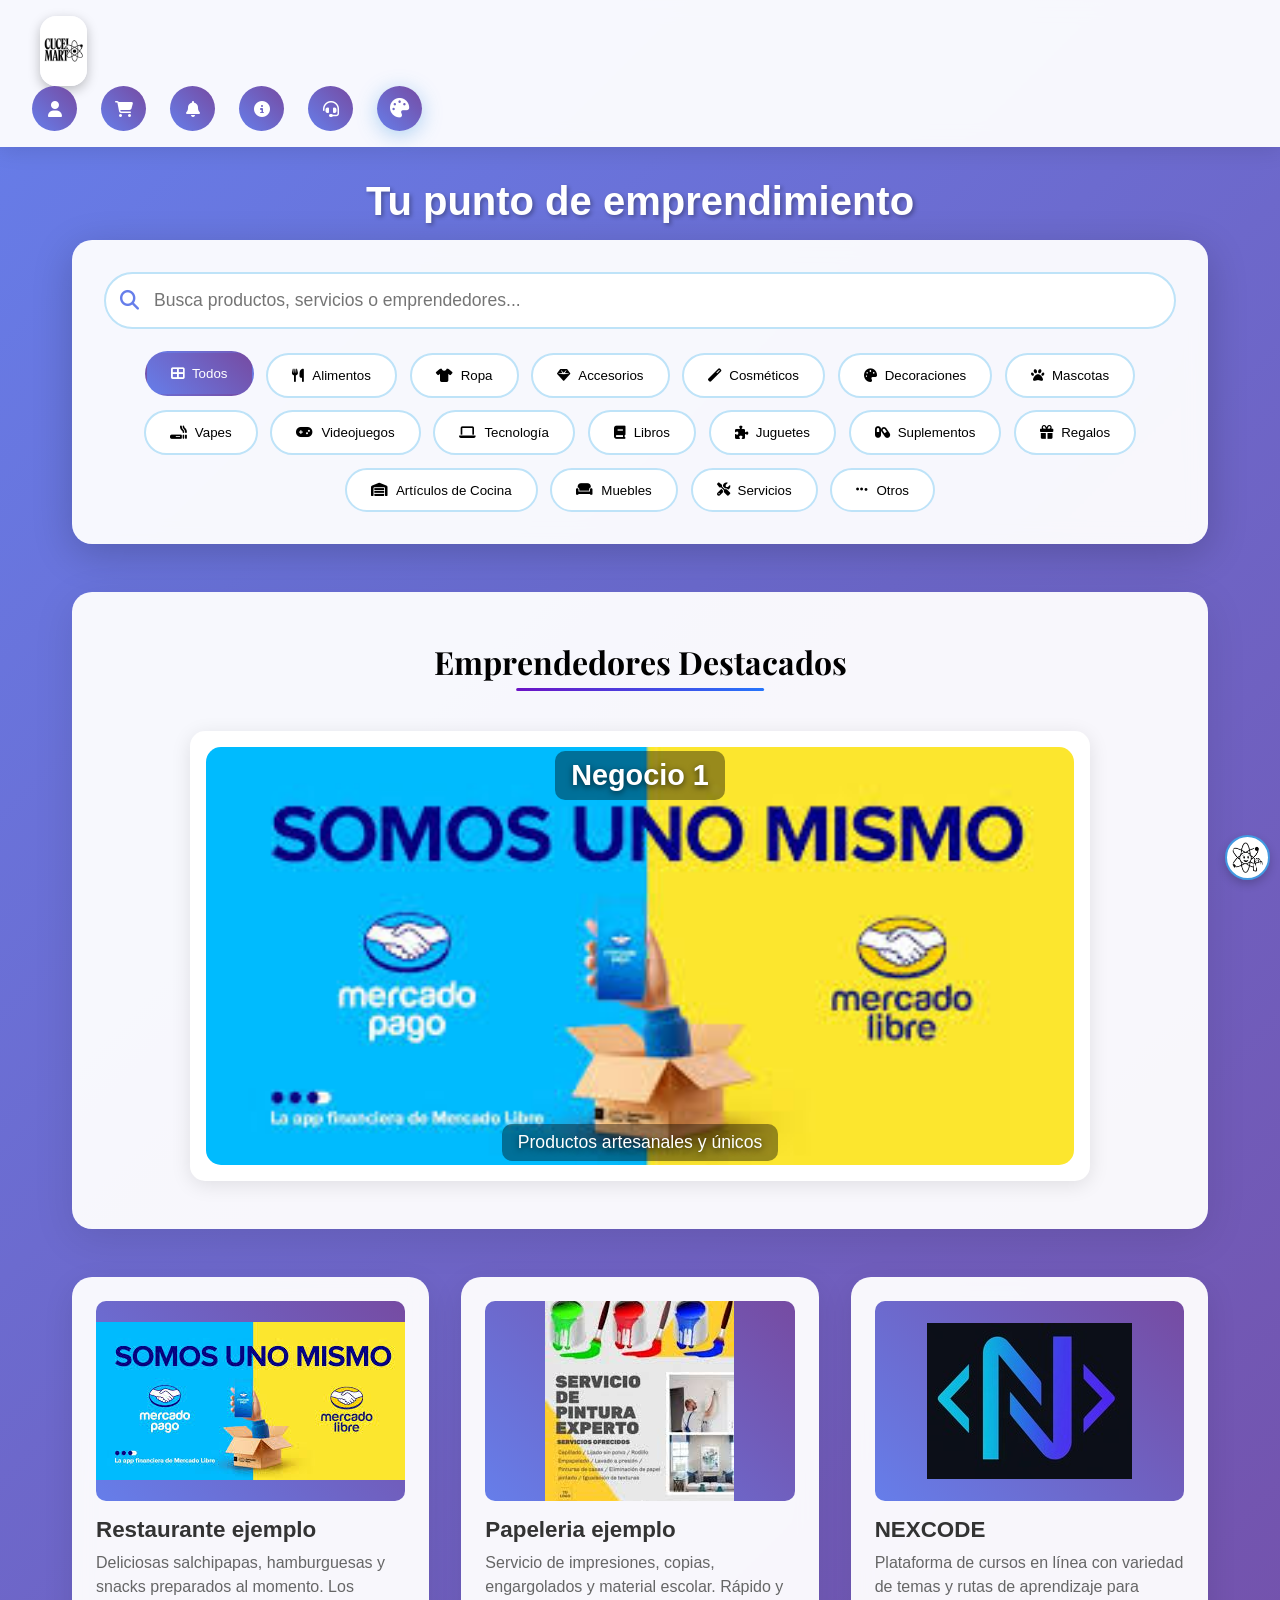
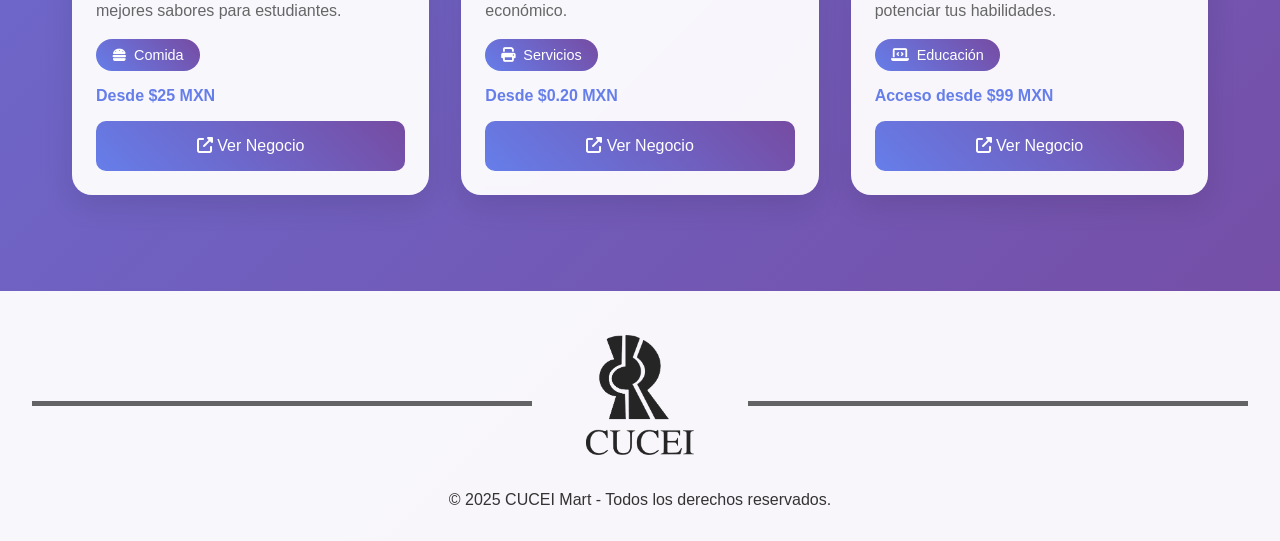
==== CUCEIMART.html @ 2dc07574 "first commit" ====
<!DOCTYPE html>
<html lang="es">
<head>
    <meta charset="UTF-8">
    <meta name="viewport" content="width=device-width, initial-scale=1.0">
    <title>CUCEI MART - Tu punto de emprendimiento</title>
    <link rel="stylesheet" href="Shop.css">
    <link rel="stylesheet" href="https://cdnjs.cloudflare.com/ajax/libs/font-awesome/6.4.0/css/all.min.css">
    <link rel="icon" href="img/CUCEIMART.jpg" type="image/jpeg">
    <link href="https://fonts.googleapis.com/css2?family=Playfair+Display:wght@700&display=swap" rel="stylesheet">
</head>
<body>
    <header class="header">
        <div class="header-content">
            <div class="logo">
                <img src="img/CUCEIMART.jpg" alt="Logo CuceiMart" class="logo-img">
            </div>
        </div>
        <nav class="nav-icons">
                <a href="IniciarSesion.html" class="nav-icon" title="Iniciar Sesión">
                    <i class="fas fa-user"></i>
                </a>
                <a href="#" class="nav-icon" title="Carrito de Compras">
                    <i class="fas fa-shopping-cart"></i>
                </a>
                <div class="nav-icon" onclick="toggleNotifications()" title="Notificaciones">
                    <i class="fas fa-bell"></i>
                </div>
                <a href="acercaDe.html" class="nav-icon" title="Acerca De">
                    <i class="fas fa-info-circle"></i>
                </a>
                <a href="soporte.html" class="nav-icon" title="Soporte Técnico">
                    <i class="fas fa-headset"></i>
                </a>
                <div class="nav-icon palette-trigger" onclick="togglePalette()" title="Cambiar Paleta de Colores">
                    <i class="fas fa-palette"></i>
                </div>
            </nav>
    </header>
    <button id="chat-btn" aria-label="Abrir chat de MART" title="Chat MART">
    <img src="CUCEIMARTLOGO.jpg" alt="Logo MART" />
    </button>
    <div id="chat-container" aria-hidden="true" role="dialog" aria-modal="true">
    <div id="chat-header">
        <img src="CUCEIMARTLOGO.jpg" alt="MART chatbot" class="chatbot-avatar" />
        <h2>MART</h2>
        <button id="chat-close" aria-label="Cerrar chat">&times;</button>
    </div>
    <div id="chat-messages" role="log" aria-live="polite" aria-relevant="additions">
    </div>
    <div id="chat-options" aria-label="Opciones de respuesta">
    </div>
    </div>
    <div class="palette-popup" id="palettePopup">
        <h3 class="palette-title">
            <i class="fas fa-palette"></i> Paletas de Colores
        </h3>
        <div class="palette-grid">
            <div class="palette-option active" data-palette="ocean" onclick="changePalette('ocean')">
                <div class="palette-preview"></div>
                <span>Océano</span>
            </div>
          <div class="palette-option" data-palette="trust" onclick="changePalette('trust')">
                <div class="palette-preview"></div>
                <span>Marino</span>
            </div>
            <div class="palette-option" data-palette="forest" onclick="changePalette('forest')">
                <div class="palette-preview"></div>
                <span>Bosque</span>
            </div>
            <div class="palette-option" data-palette="neon" onclick="changePalette('neon')">
                <div class="palette-preview"></div>
                <span>Neón</span>
            </div>
            <div class="palette-option" data-palette="dark" onclick="changePalette('dark')">
                <div class="palette-preview"></div>
                <span>Oscuro</span>
            </div>
            <div class="palette-option" data-palette="royal" onclick="changePalette('royal')">
                <div class="palette-preview"></div>
                <span>Violeta</span>
            </div>
            <div class="palette-option" data-palette="rosenight" onclick="changePalette('rosenight')">
                <div class="palette-preview"></div>
                <span> Rosal</span>
            </div>
            <div class="palette-option" data-palette="greenroots" onclick="changePalette('greenroots')">
                <div class="palette-preview"></div>
                <span>Eco</span>
            </div>
            <div class="palette-option" data-palette="yellow" onclick="changePalette('yellow')">
                <div class="palette-preview"></div>
                <span>Ámbar</span>
            </div>
            <div class="palette-option" data-palette="red" onclick="changePalette('red')">
                <div class="palette-preview"></div>
                <span>Carmesí</span>
            </div>
        </div>
    </div>
   <main class="main-container">
        <section class="search-section">
            <h1 class="search-title">Tu punto de emprendimiento</h1>
            <div class="search-container">
                <div class="search-box">
                    <i class="fas fa-search search-icon"></i>
                    <input type="text" class="search-input" id="searchInput" 
                           placeholder="Busca productos, servicios o emprendedores...">
                </div>
                <div class="filter-container">
                    <button class="filter-btn active" data-category="todos">
                    <i class="fas fa-th-large"></i> Todos
                </button>
                <button class="filter-btn" data-category="comida">
                    <i class="fas fa-utensils"></i> Alimentos
                </button>
                <button class="filter-btn" data-category="ropa">
                    <i class="fas fa-tshirt"></i> Ropa
                </button>
                <button class="filter-btn" data-category="accesorios">
                    <i class="fas fa-gem"></i> Accesorios
                </button>
                <button class="filter-btn" data-category="cosmeticos">
                    <i class="fas fa-magic"></i> Cosméticos
                </button>
                <button class="filter-btn" data-category="decoraciones">
                    <i class="fas fa-palette"></i> Decoraciones
                </button>
                <button class="filter-btn" data-category="mascotas">
                    <i class="fas fa-paw"></i> Mascotas
                </button>
                <button class="filter-btn" data-category="vapes">
                    <i class="fas fa-smoking"></i> Vapes
                </button>
                <button class="filter-btn" data-category="videojuegos">
                    <i class="fas fa-gamepad"></i> Videojuegos
                </button>
                <button class="filter-btn" data-category="tecnologia">
                    <i class="fas fa-laptop"></i> Tecnología
                </button>
                <button class="filter-btn" data-category="libros">
                    <i class="fas fa-book"></i> Libros
                </button>
                <button class="filter-btn" data-category="juguetes">
                    <i class="fas fa-puzzle-piece"></i> Juguetes
                </button>
                <button class="filter-btn" data-category="suplementos">
                    <i class="fas fa-capsules"></i> Suplementos
                </button>
                <button class="filter-btn" data-category="regalos">
                    <i class="fas fa-gift"></i> Regalos
                </button>
                <button class="filter-btn" data-category="articulos-de-cocina">
                    <i class="fas fa-warehouse"></i></i> Artículos de Cocina
                </button>
                <button class="filter-btn" data-category="muebles">
                    <i class="fas fa-couch"></i> Muebles
                </button>
                 <button class="filter-btn" data-category="servicios">
                    <i class="fas fa-tools"></i> Servicios
                </button>
                <button class="filter-btn" data-category="otros">
                    <i class="fas fa-ellipsis-h"></i> Otros
                </button>
                </div>
            </div>
        </section>
        <section class="banner-container">
            <h2 class="banner-title">Emprendedores Destacados</h2>
            <div class="banner-content" id="bannerContent">
                <a href="https://negocio1.com" class="banner-slide active" target="_blank" rel="noopener noreferrer">
                    <img src="img/negocio1.jpg" alt="Negocio 1">
                    <h3>Negocio 1</h3>
                    <p>Productos artesanales y únicos</p>
                </a>
                <a href="https://negocio2.com" class="banner-slide" target="_blank" rel="noopener noreferrer">
                    <img src="img/negocio2.jpg" alt="Negocio 2">
                    <h3>Negocio 2</h3>
                    <p>Innovación tecnológica al alcance</p>
                </a>
                <a href="https://nexcodemx.github.io/NEXCODE/" class="banner-slide" target="_blank" rel="noopener noreferrer">
                    <img src="img/negocio10.jpg" alt="Negocio 10">
                    <h3>NEXCODE</h3>
                    <p>Cursos En Linea</p>
                </a>
            </div>
        </section>
        <section class="businesses-grid" id="businessesGrid">
        </section>
    </main>
    <div class="notification-popup" id="notificationPopup">
        <h3 style="margin-bottom: 1rem; color: #333;">
            <i class="fas fa-bell"></i> Notificaciones
        </h3>
        <div class="notification-item">
            <i class="fas fa-store" style="color: #667eea;"></i>
            <div>
                <strong>Nuevo emprendimiento</strong><br>
                <small>NEXCODE ya está disponible</small>
            </div>
        </div>
        <div class="notification-item">
            <i class="fas fa-tag" style="color: #764ba2;"></i>
            <div>
                <strong>Oferta especial</strong><br>
                <small>20% descuento en NEXCODE</small>
            </div>
        </div>
        <div class="notification-item">
            <i class="fas fa-star" style="color: #ffd700;"></i>
            <div>
                <strong>Emprendedor destacado</strong><br>
                <small>¡Felicidades a NEXCODE!</small>
            </div>
        </div>
    </div>
    <footer class="footer">
        <div class="footer-logo-container">
            <div class="footer-line"></div>
            <div class="footer-logo">
                <img src="img/CUCEI.png" alt="Logo CUCEI" class="footer-img">
            </div>
            <div class="footer-line"></div>
        </div>
        <p>&copy; 2025 CUCEI Mart - Todos los derechos reservados.</p>
    </footer>
    <script src="Shop.js"></script>
</body>
</html>
---- Shop.css ----
* {
            margin: 0;
            padding: 0;
            box-sizing: border-box;
        }
        body {
            font-family: 'Segoe UI', Tahoma, Geneva, Verdana, sans-serif;
            background: linear-gradient(135deg, #667eea 0%, #764ba2 100%);
            color: #333;
            min-height: 100vh;
        }
        .header {
            background: rgba(255, 255, 255, 0.95);
            backdrop-filter: blur(10px);
            padding: 1rem 2rem;
            box-shadow: 0 4px 20px rgba(0, 0, 0, 0.1);
            position: sticky;
            top: 0;
            z-index: 1000;
        }
        .header-content {
            display: flex;
            justify-content: space-between;
            align-items: center;
            max-width: 1200px;
            margin: 0 auto;
        }
        .logo {
            font-size: 2rem;
            font-weight: bold;
            background: linear-gradient(45deg, #667eea, #764ba2);
            -webkit-background-clip: text;
            -webkit-text-fill-color: transparent;
            background-clip: text;
        }
        .nav-icons {
            display: flex;
            gap: 1.5rem;
        }
        .nav-icon {
            width: 45px;
            height: 45px;
            border-radius: 50%;
            display: flex;
            align-items: center;
            justify-content: center;
            background: linear-gradient(45deg, #667eea, #764ba2);
            color: white;
            text-decoration: none;
            transition: all 0.3s ease;
            position: relative;
            cursor: pointer;
        }
        .nav-icon:hover {
            transform: translateY(-3px);
            box-shadow: 0 8px 25px rgba(102, 126, 234, 0.4);
        }
        .main-container {
            max-width: 1200px;
            margin: 0 auto;
            padding: 2rem;
        }
        .search-section {
            text-align: center;
            margin-bottom: 3rem;
        }
        .search-title {
            font-size: 2.5rem;
            color: white;
            margin-bottom: 1rem;
            text-shadow: 2px 2px 4px rgba(0, 0, 0, 0.3);
        }
        .search-container {
            background: rgba(255, 255, 255, 0.95);
            border-radius: 20px;
            padding: 2rem;
            box-shadow: 0 10px 40px rgba(0, 0, 0, 0.2);
            backdrop-filter: blur(10px);
            margin-bottom: 2rem;
        }
        .search-box {
            position: relative;
            margin-bottom: 1.5rem;
        }
        .search-input {
            width: 100%;
            padding: 1rem 1rem 1rem 3rem;
            font-size: 1.1rem;
            border: 2px solid #e0e7ff;
            border-radius: 50px;
            outline: none;
            transition: all 0.3s ease;
        }
        .search-input:focus {
            border-color: #667eea;
            box-shadow: 0 0 0 4px rgba(102, 126, 234, 0.1);
        }
        .search-icon {
            position: absolute;
            left: 1rem;
            top: 50%;
            transform: translateY(-50%);
            color: #667eea;
            font-size: 1.2rem;
        }
        .filter-container {
            display: flex;
            flex-wrap: wrap;
            gap: 0.8rem;
            justify-content: center;
        }
        .filter-btn {
            padding: 0.8rem 1.5rem;
            border: 2px solid #e0e7ff;
            background: white;
            border-radius: 25px;
            cursor: pointer;
            transition: all 0.3s ease;
            font-weight: 500;
            display: flex;
            align-items: center;
            gap: 0.5rem;
        }
        .filter-btn:hover, .filter-btn.active {
            background: linear-gradient(45deg, #667eea, #764ba2);
            color: white;
            border-color: transparent;
            transform: translateY(-2px);
        }
        .banner-container {
            background: rgba(255, 255, 255, 0.95);
            border-radius: 20px;
            padding: 2rem;
            margin-bottom: 3rem;
            text-align: center;
            box-shadow: 0 10px 40px rgba(0, 0, 0, 0.1);
        }
        .banner-title {
            font-size: 1.2rem;
            color: #333;
            margin-bottom: 1rem;
        }
        .banner-content {
            width: 100%;
            height: 200px;
            background: linear-gradient(45deg, #667eea, #764ba2);
            border-radius: 15px;
            display: flex;
            align-items: center;
            justify-content: center;
            color: white;
            font-size: 1.2rem;
            text-align: center;
            position: relative;
            overflow: hidden;
        }
        .banner-slide {
            position: absolute;
            width: 100%;
            height: 100%;
            display: flex;
            align-items: center;
            justify-content: center;
            opacity: 0;
            transition: opacity 1s ease-in-out;
        }
        .banner-slide.active {
            opacity: 1;
        }
        .businesses-grid {
            display: grid;
            grid-template-columns: repeat(auto-fit, minmax(300px, 1fr));
            gap: 2rem;
            margin-top: 2rem;
        }
        .business-card {
            background: rgba(255, 255, 255, 0.95);
            border-radius: 20px;
            padding: 1.5rem;
            box-shadow: 0 10px 30px rgba(0, 0, 0, 0.1);
            transition: all 0.3s ease;
            backdrop-filter: blur(10px);
            cursor: pointer;
        }
        .business-card:hover {
            transform: translateY(-10px);
            box-shadow: 0 20px 50px rgba(0, 0, 0, 0.2);
        }
        .business-image {
            width: 100%;
            height: 180px;
            background: linear-gradient(45deg, #667eea, #764ba2);
            border-radius: 15px;
            margin-bottom: 1rem;
            display: flex;
            align-items: center;
            justify-content: center;
            color: white;
            font-size: 3rem;
            position: relative;
            overflow: hidden;
        }
        .business-name {
            font-size: 1.4rem;
            font-weight: bold;
            margin-bottom: 0.5rem;
            color: #333;
        }
        .business-description {
            color: #666;
            margin-bottom: 1rem;
            line-height: 1.5;
        }
        .business-category {
            display: inline-flex;
            align-items: center;
            gap: 0.5rem;
            background: linear-gradient(45deg, #667eea, #764ba2);
            color: white;
            padding: 0.5rem 1rem;
            border-radius: 20px;
            font-size: 0.9rem;
            margin-bottom: 1rem;
        }
        .business-btn {
            width: 100%;
            padding: 1rem;
            background: linear-gradient(45deg, #667eea, #764ba2);
            color: white;
            border: none;
            border-radius: 10px;
            font-size: 1rem;
            cursor: pointer;
            transition: all 0.3s ease;
        }
        .business-btn:hover {
            transform: translateY(-2px);
            box-shadow: 0 5px 15px rgba(102, 126, 234, 0.4);
        }
        .notification-popup {
            position: fixed;
            top: 80px;
            right: 20px;
            background: rgba(255, 255, 255, 0.95);
            backdrop-filter: blur(10px);
            border-radius: 15px;
            padding: 1.5rem;
            box-shadow: 0 10px 40px rgba(0, 0, 0, 0.2);
            z-index: 1001;
            display: none;
            min-width: 300px;
        }
        .notification-popup.show {
            display: block;
            animation: slideIn 0.3s ease;
        }
        @keyframes slideIn {
            from {
                opacity: 0;
                transform: translateX(100%);
            }
            to {
                opacity: 1;
                transform: translateX(0);
            }
        }
        .notification-item {
            padding: 0.8rem;
            border-bottom: 1px solid #e0e7ff;
            display: flex;
            align-items: center;
            gap: 1rem;
        }
        .notification-item:last-child {
            border-bottom: none;
        }
        .footer {
            background: var(--color-dark);
            color: var(--color-light);
            text-align: center;
            padding: 2rem;
            margin-top: 4rem;
        }
        .footer-content {
            max-width: 1200px;
            margin: 0 auto;
        }
        .footer-logo {
            width: 80px;
            height: 80px;
            background: var(--gradient-primary);
            border-radius: 15px;
            margin: 0 auto 1rem;
            display: flex;
            align-items: center;
            justify-content: center;
            color: white;
            font-size: 2rem;
            font-weight: bold;
        }
        @media (max-width: 768px) {
            .header-content {
                padding: 0 1rem;
            }
            .categories-filter {
                gap: 0.5rem;
            }
            .category-btn {
                padding: 0.6rem 1rem;
                font-size: 0.9rem;
            }
            .products-grid {
                grid-template-columns: 1fr;
                gap: 1rem;
            }
            .sponsor-banner {
                height: 150px;
                font-size: 1.5rem;
            }
        }
        .hidden {
            display: none !important;
        }
        @media (max-width: 768px) {
            .header {
                padding: 1rem;
            }
            .logo {
                font-size: 1.5rem;
            }
            .nav-icons {
                gap: 1rem;
            }
            .nav-icon {
                width: 40px;
                height: 40px;
            }
            .main-container {
                padding: 1rem;
            }
            .search-title {
                font-size: 2rem;
            }
            .search-container {
                padding: 1.5rem;
            }
            .businesses-grid {
                grid-template-columns: 1fr;
                gap: 1.5rem;
            }
            .filter-container {
                gap: 0.5rem;
            }
            .filter-btn {
                padding: 0.6rem 1rem;
                font-size: 0.9rem;
            }
            .notification-popup {
                right: 10px;
                min-width: calc(100vw - 20px);
            }
        }
        :root {
            --primary-start: #667eea;
            --primary-end: #764ba2;
            --accent-color: #5a67d8;
            --text-primary: #333;
            --text-secondary: #666;
            --background-overlay: rgba(255, 255, 255, 0.95);
            --shadow-color: rgba(102, 126, 234, 0.4);
            --border-color: #e0e7ff;
        }
        [data-palette="ocean"] {
            --primary-start: #667eea;
            --primary-end: #764ba2;
            --accent-color: #4299e1;
            --text-primary: #2d3748;
            --text-secondary: #4a5568;
            --background-overlay: rgba(255, 255, 255, 0.95);
            --shadow-color: rgba(66, 153, 225, 0.4);
            --border-color: #bee3f8;
        }
        [data-palette="trust"] {
            --primary-start: #283593;
            --primary-end: #1E88E5;
            --accent-color: #00ACC1;
            --text-primary: #212121;
            --text-secondary: #757575;
            --background-overlay: rgba(250, 250, 250, 0.97);
            --shadow-color: rgba(0, 172, 193, 0.25);
            --border-color: #CFD8DC;
        }

        [data-palette="forest"] {
            --primary-start: #4caf50;
            --primary-end: #2e7d32;
            --accent-color: #388e3c;
            --text-primary: #1b5e20;
            --text-secondary: #2e7d32;
            --background-overlay: rgba(255, 255, 255, 0.95);
            --shadow-color: rgba(76, 175, 80, 0.4);
            --border-color: #c8e6c9;
        }
        [data-palette="neon"] {
            --primary-start: #00bcd4;
            --primary-end: #e91e63;
            --accent-color: #ff4081;
            --text-primary: #212121;
            --text-secondary: #424242;
            --background-overlay: rgba(255, 255, 255, 0.95);
            --shadow-color: rgba(255, 64, 129, 0.4);
            --border-color: #f8bbd9;
        }
        [data-palette="dark"] {
            --primary-start: #424242;
            --primary-end: #212121;
            --accent-color: #616161;
            --text-primary: #ffffff;
            --text-secondary: #bdbdbd;
            --background-overlay: rgba(33, 33, 33, 0.95);
            --shadow-color: rgba(97, 97, 97, 0.4);
            --border-color: #616161;
        }
        [data-palette="royal"] {
            --primary-start: #9c27b0;
            --primary-end: #673ab7;
            --accent-color: #8e24aa;
            --text-primary: #4a148c;
            --text-secondary: #6a1b9a;
            --background-overlay: rgba(255, 255, 255, 0.95);
            --shadow-color: rgba(156, 39, 176, 0.4);
            --border-color: #e1bee7;
        }
        [data-palette="rosenight"] {
            --primary-start: #1c3a66;         
            --primary-end: #b73064;           
            --accent-color: #f4b5cf;         
            --text-primary: #1c3a66;          
            --text-secondary: #b73064;        
            --background-overlay: rgba(250, 255, 252, 0.95); 
            --shadow-color: rgba(183, 48, 100, 0.25);        
            --border-color: #f4b5cf;
            --highlight-color: #fafffc;      
        }
        [data-palette="greenroots"] {
            --primary-start: #132a13;           
            --primary-end: #31572c;             
            --accent-color: #4f772d;            
            --text-primary: #ecf39e;            
            --text-secondary: #90a955;          
            --background-overlay: rgba(19, 42, 19, 0.95);   
            --shadow-color: rgba(144, 169, 85, 0.3);        
            --border-color: #4f772d;
            --highlight-color: #ecf39e;        
        }
        [data-palette="yellow"] {
            --primary-start: #fdd835; 
            --primary-end: #fbc02d;   
            --accent-color: #f9a825;  
            --text-primary: #5d4037;  
            --text-secondary: #8d6e63; 
            --background-overlay: rgba(255, 255, 224, 0.95); 
            --shadow-color: rgba(253, 216, 53, 0.4); 
            --border-color: #fff9c4; 
            }
        [data-palette="red"] {
            --primary-start: #e53935; 
            --primary-end: #b71c1c;   
            --accent-color: #d32f2f;  
            --text-primary: #3e2723;  
            --text-secondary: #6d4c41; 
            --background-overlay: rgba(255, 235, 238, 0.95); 
            --shadow-color: rgba(229, 57, 53, 0.4); 
            --border-color: #ffcdd2; 
            }
        body {
            background: linear-gradient(135deg, var(--primary-start) 0%, var(--primary-end) 100%);
        }
        .header {
            background: var(--background-overlay);
        }
        .logo {
            background: linear-gradient(45deg, var(--primary-start), var(--primary-end));
            -webkit-background-clip: text;
            -webkit-text-fill-color: transparent;
            background-clip: text;
        }
        .nav-icon {
            background: linear-gradient(45deg, var(--primary-start), var(--primary-end));
        }
        .nav-icon:hover {
            box-shadow: 0 8px 25px var(--shadow-color);
        }
        .search-container {
            background: var(--background-overlay);
        }
        .search-input {
            border-color: var(--border-color);
        }
        .search-input:focus {
            border-color: var(--primary-start);
            box-shadow: 0 0 0 4px var(--shadow-color);
        }
        .search-icon {
            color: var(--primary-start);
        }
        .filter-btn {
            border-color: var(--border-color);
        }
        .filter-btn:hover, .filter-btn.active {
            background: linear-gradient(45deg, var(--primary-start), var(--primary-end));
        }
         .sponsor-section {
            padding: 2rem;
            margin: 2rem 0;
        }
        .sponsor-banner {
            max-width: 1200px;
            margin: 0 auto;
            height: 200px;
            background: var(--gradient-accent);
            border-radius: 20px;
            display: flex;
            align-items: center;
            justify-content: center;
            color: white;
            font-size: 2rem;
            font-weight: bold;
            text-shadow: 2px 2px 4px rgba(0,0,0,0.3);
        }
        .business-card {
            background: var(--background-overlay);
            color: var(--text-primary);
        }
        .business-image {
            background: linear-gradient(45deg, var(--primary-start), var(--primary-end));
        }
        .business-category {
            background: linear-gradient(45deg, var(--primary-start), var(--primary-end));
        }
        .business-btn {
            background: linear-gradient(45deg, var(--primary-start), var(--primary-end));
        }
        .business-btn:hover {
            box-shadow: 0 5px 15px var(--shadow-color);
        }
        .notification-popup {
            background: var(--background-overlay);
        }
        .footer {
            background: var(--background-overlay);
        }
        .palette-switcher {
            position: fixed;
            top: 80px;
            right: 20px;
            z-index: 1002;
        }
        .palette-trigger {
            width: 45px;
            height: 45px;
            border-radius: 50%;
            background: linear-gradient(45deg, var(--primary-start), var(--primary-end));
            color: white;
            border: none;
            cursor: pointer;
            font-size: 1.2rem;
            box-shadow: 0 4px 20px var(--shadow-color);
            transition: all 0.3s ease;
            display: flex;
            align-items: center;
            justify-content: center;
        }
        .palette-trigger:hover {
            transform: translateY(-3px);
            box-shadow: 0 8px 30px var(--shadow-color);
        }
        .palette-popup {
        position: fixed;
        top: 50%;
        left: 50%;
        transform: translate(-50%, -50%);
        width: 280px;
        background-color: white;
        border: 1px solid #ccc;
        box-shadow: 0 4px 8px rgba(0,0,0,0.1);
        padding: 1rem;
        z-index: 1000;
        display: none;
        border-radius: 8px;
    }
        .palette-popup.show {
            display: block;
            animation: fadeInUp 0.3s ease;
        }
        @keyframes fadeInUp {
        from {
            opacity: 0;
            transform: translate(-50%, -45%); /* desde un poco más abajo pero centrado */
        }
        to {
            opacity: 1;
            transform: translate(-50%, -50%);
        }
    }
        .palette-title {
            font-size: 1.2rem;
            font-weight: bold;
            color: var(--text-primary);
            margin-bottom: 1rem;
            text-align: center;
        }
        .palette-grid {
            display: grid;
            grid-template-columns: repeat(2, 1fr);
            gap: 0.8rem;
        }
        .palette-option {
            padding: 0.8rem;
            border: 2px solid transparent;
            border-radius: 10px;
            cursor: pointer;
            transition: all 0.3s ease;
            text-align: center;
            font-size: 0.9rem;
            font-weight: 500;
            position: relative;
            overflow: hidden;
        }
        .palette-option:hover {
            transform: translateY(-2px);
            box-shadow: 0 5px 15px rgba(0, 0, 0, 0.2);
        }
        .palette-option.active {
            border-color: var(--accent-color);
            box-shadow: 0 0 0 2px var(--shadow-color);
        }
        .palette-preview {
            width: 100%;
            height: 30px;
            border-radius: 5px;
            margin-bottom: 0.5rem;
        }
        .palette-option[data-palette="ocean"] .palette-preview {
            background: linear-gradient(45deg, #667eea, #764ba2);
        }
          .palette-option[data-palette="trust"] .palette-preview {
            background: linear-gradient(45deg, #283593, #1E88E5);
        }
        .palette-option[data-palette="forest"] .palette-preview {
            background: linear-gradient(45deg, #4caf50, #2e7d32);
        }
        .palette-option[data-palette="neon"] .palette-preview {
            background: linear-gradient(45deg, #00bcd4, #e91e63);
        }
        .palette-option[data-palette="dark"] .palette-preview {
            background: linear-gradient(45deg, #424242, #212121);
        }
        .palette-option[data-palette="royal"] .palette-preview {
            background: linear-gradient(45deg, #9c27b0, #673ab7);
        }
        .palette-option[data-palette="rosenight"] .palette-preview {
            background: linear-gradient(45deg, #ff6f91, #d500f9);
        }
        .palette-option[data-palette="greenroots"] .palette-preview {
            background: linear-gradient(45deg, #2e7d32, #81c784);
        }
        .palette-option[data-palette="yellow"] .palette-preview {
            background: linear-gradient(45deg, #fdd835, #fbc02d);
            }
        .palette-option[data-palette="red"] .palette-preview {
            background: linear-gradient(45deg, #e53935, #b71c1c);
            }   
        @media (max-width: 768px) {
            .palette-switcher {
                top: 70px;
                right: 10px;
            }
            .palette-popup {
                min-width: calc(100vw - 40px);
                right: -10px;
            }
            .palette-grid {
                grid-template-columns: 1fr;
            }
        }
         .product-image {
            width: 100%;
            height: 200px;
            background: var(--gradient-primary);
            display: flex;
            align-items: center;
            justify-content: center;
            color: white;
            font-size: 3rem;
            position: relative;
            overflow: hidden;
        }
        .product-image::before {
            content: '';
            position: absolute;
            top: 0;
            left: 0;
            right: 0;
            bottom: 0;
            background: linear-gradient(45deg, transparent, rgba(255,255,255,0.1), transparent);
            transform: translateX(-100%);
            animation: shimmer 2s infinite;
        }
         .product-info {
            padding: 1.5rem;
        }
        .product-name {
            font-size: 1.3rem;
            font-weight: 600;
            margin-bottom: 0.5rem;
            color: var(--color-dark);
        }
        .product-description {
            color: #666;
            margin-bottom: 1rem;
            line-height: 1.5;
        }
        .product-meta {
            display: flex;
            justify-content: space-between;
            align-items: center;
            margin-bottom: 1rem;
        }
        .product-category {
            background: var(--gradient-primary);
            color: white;
            padding: 0.3rem 0.8rem;
            border-radius: 15px;
            font-size: 0.8rem;
            font-weight: 500;
        }
        .product-price {
            font-weight: 600;
            color: var(--color-primary);
            font-size: 1.1rem;
        }
        .view-btn {
            width: 100%;
            padding: 0.8rem;
            border: none;
            border-radius: 12px;
            background: var(--gradient-primary);
            color: white;
            font-weight: 600;
            cursor: pointer;
            transition: all 0.3s ease;
        }
        .view-btn:hover {
            transform: translateY(-2px);
            box-shadow: 0 8px 25px var(--color-shadow);
        }
.logo {
    display: flex;
    align-items: center;
    gap: 15px; /* Más separación para mejor presencia */
}

.logo-img {
    height: 70px; /* Aumenta el tamaño del logo */
    width: auto;
    border-radius: 16px; /* Bordes más suaves */
    box-shadow: 0 4px 12px rgba(0, 0, 0, 0.25); /* Sombra más suave y notoria */
    transition: transform 0.3s ease, box-shadow 0.3s ease;
}

.logo-img:hover {
    transform: scale(1.08);
    box-shadow: 0 6px 16px rgba(0, 0, 0, 0.3); /* Acentúa sombra al pasar el mouse */
}

.logo-text {
    font-size: 2rem; /* Más grande y legible */
    font-weight: 800; /* Negrita fuerte */
    color: #222; /* Un tono más oscuro para mejor contraste */
    letter-spacing: 0.5px; /* Espaciado ligero entre letras */
}

    .footer-logo-container {
        display: flex;
        align-items: center;
        justify-content: center;
        margin-top: 2rem;
        position: relative;
        width: 100%;
    }
    .footer-line {
        height: 5px;
        background-color: black;
        opacity: 0.6;
        flex-grow: 50;
        max-width: 500px;
    }
    .footer-logo {
        padding: 0 1rem;
    }
    .footer-logo img {
        height: 120px;
        width: auto;
        opacity: 0.85;
        transition: opacity 0.3s ease;
    }
    .footer-logo img:hover {
        opacity: 1;
    }
.banner-container {
    text-align: center;
    padding: 3rem 1rem;
}
.banner-title {
    font-size: 2.5rem;
    margin-bottom: 2rem;
    color: var(--text-color, #333);
}
.banner-content {
    position: relative;
    overflow: hidden;
    width: 90%;
    max-width: 900px;
    height: 450px; 
    margin: 0 auto;
    border-radius: 15px;
    box-shadow: 0 4px 20px rgba(0, 0, 0, 0.1);
    background: #fff;
}
.banner-slide {
    display: none;
    flex-direction: column;
    align-items: center;
    justify-content: center;
    height: 100%;
    padding: 1rem;
    box-sizing: border-box;
}

.banner-slide.active {
    display: flex;
}
.banner-slide img {
    width: 100%;
    height: 100%;
    object-fit: cover; 
    border-radius: 15px;
}
.banner-slide h3,
.banner-slide p {
    position: absolute;
    color: white;
    text-shadow: 0 2px 6px rgba(0, 0, 0, 0.6);
    margin: 0;
    padding: 0.5rem 1rem;
    background-color: rgba(0, 0, 0, 0.4);
    border-radius: 10px;
}
.banner-slide h3 {
    top: 20px;
    font-size: 1.8rem;
}
.banner-slide p {
    bottom: 20px;
    font-size: 1.1rem;
}
@import url('https://fonts.googleapis.com/css2?family=Playfair+Display:wght@700&display=swap'); 
.banner-title {
    font-family: 'Playfair Display', serif;
    font-size: 2rem;
    color: var(--primary-color, #000000);
    margin-bottom: 2.5rem;
    position: relative;
    display: inline-block;
    padding-bottom: 0.5rem;
}

.banner-title::after {
    content: "";
    position: absolute;
    left: 50%;
    bottom: 0;
    transform: translateX(-50%);
    width: 60%;
    height: 3px;
    background: linear-gradient(to right, #6c12c5, #2575fc);
    border-radius: 2px;
}
.business-image {
    width: 100%;
    height: 200px; 
    overflow: hidden;
    border-radius: 10px;
    margin-bottom: 1rem;
    display: flex;
    justify-content: center;
    align-items: center;
    background-color: #f5f5f5;
}
.business-image-img {
    width: 100%;
    height: 100%;
    object-fit: cover;
    display: block;
}
.business-image-icon {
    font-size: 5rem;
    color: #667eea;
}
.footer p {
    margin-top: 2.5rem; 
}
#chat-btn {
  position: fixed;
  bottom: 20px;
  right: 10px;
  width: 45px;
  height: 45px;
  border: 2px solid var(--accent-color, #5a67d8);
  border-radius: 50%;
  background: white;
  cursor: pointer;
  padding: 0;
  box-shadow: 0 4px 10px rgba(0,0,0,0.2);
  display: flex;
  align-items: center;
  justify-content: center;
  transition: box-shadow 0.3s ease;
  z-index: 11000;
}
#chat-btn:hover, #chat-btn:focus {
  box-shadow: 0 6px 20px var(--accent-color, #5a67d8);
  outline: none;
}
#chat-btn img {
  width: 80%;
  height: 80%;
  object-fit: contain;
  border-radius: 50%;
}
#chat-container {
  position: fixed;
  top: 50%;
  left: 50%;
  transform: translate(-50%, -50%);
  width: 90vw;
  max-width: 400px;
  height: 70vh;
  max-height: 600px;
  background: var(--background-overlay, #fff);
  border-radius: 12px;
  box-shadow: 0 10px 30px rgba(0,0,0,0.25);
  display: none;
  flex-direction: column;
  z-index: 12000;
  font-family: Arial, sans-serif;
}
#chat-container.active {
  display: flex;
}
#chat-header {
  background: linear-gradient(45deg, var(--primary-start, #667eea), var(--primary-end, #764ba2));
  color: white;
  padding: 10px 15px;
  border-top-left-radius: 12px;
  border-top-right-radius: 12px;
  display: flex;
  align-items: center;
  gap: 10px;
  user-select: none;
}
.chatbot-avatar {
  width: 35px;
  height: 35px;
  border-radius: 50%;
  border: 2px solid white;
  object-fit: cover;
  background-color: white; /* 👈 Esto es lo que necesitas */
}

#chat-header h2 {
  flex-grow: 1;
  margin: 0;
  font-size: 1.2rem;
  font-weight: 700;
}
#chat-close {
  background: transparent;
  border: none;
  color: white;
  font-size: 1.5rem;
  cursor: pointer;
  padding: 0 5px;
  line-height: 1;
  user-select: none;
  transition: color 0.2s ease;
}
#chat-close:hover, #chat-close:focus {
  color: #f44336;
  outline: none;
}
#chat-messages {
  flex-grow: 1;
  padding: 10px 15px;
  overflow-y: auto;
  background: #f9f9f9;
  display: flex;
  flex-direction: column;
  gap: 12px;
}
.message.bot {
  align-self: flex-start;
  background: var(--primary-start, #667eea);
  color: white;
  padding: 8px 12px;
  border-radius: 16px 16px 16px 4px;
  max-width: 75%;
  box-shadow: 0 2px 6px rgba(0,0,0,0.15);
}
.message.user {
  align-self: flex-end;
  background: var(--accent-color, #5a67d8);
  color: white;
  padding: 8px 12px;
  border-radius: 16px 16px 4px 16px;
  max-width: 75%;
  box-shadow: 0 2px 6px rgba(0,0,0,0.15);
  font-weight: 600;
}
#chat-options {
  padding: 10px 15px;
  background: var(--background-overlay, #fff);
  display: flex;
  flex-wrap: wrap;
  gap: 10px;
  border-top: 1px solid var(--border-color, #ddd);
  justify-content: center;
}
#chat-options button {
  background: var(--primary-start, #667eea);
  color: white;
  border: none;
  border-radius: 20px;
  padding: 8px 15px;
  font-weight: 600;
  cursor: pointer;
  transition: background 0.3s ease;
  flex: 1 1 auto;
  min-width: 90px;
  max-width: 48%;
}
#chat-options button:hover, #chat-options button:focus {
  background: var(--primary-end, #764ba2);
  outline: none;
}
@media (max-width: 480px) {
  #chat-container {
    width: 95vw;
    height: 75vh;
    max-width: none;
    border-radius: 0;
  }
  #chat-options button {
    max-width: 100%;
  }
}
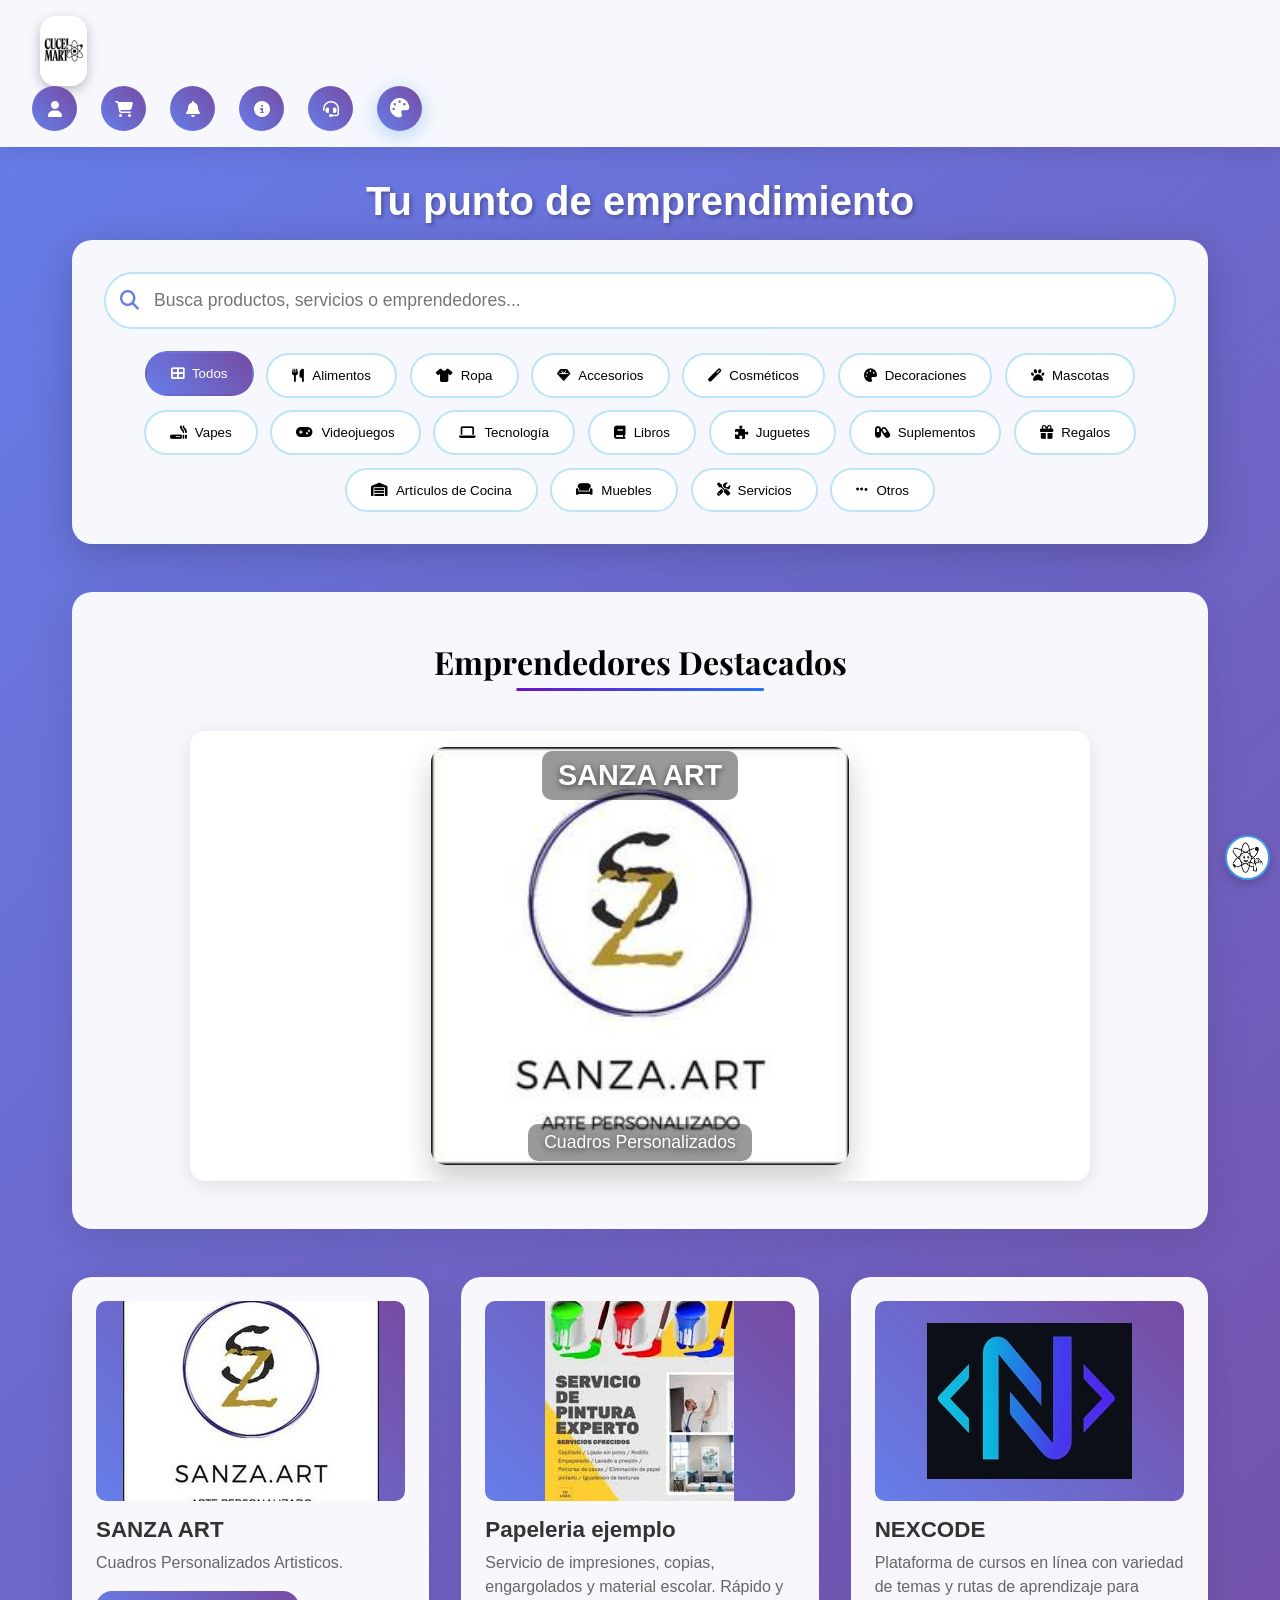
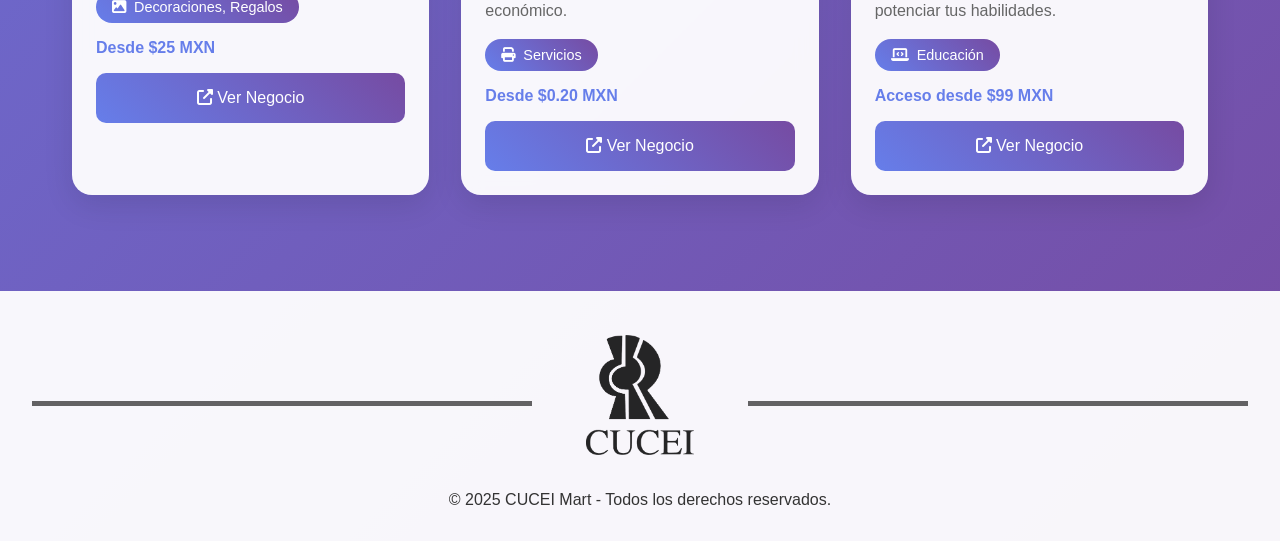
==== commit fced6dd3: "first commit" ====
--- a/CUCEIMART.html
+++ b/CUCEIMART.html
@@ -168,10 +168,10 @@
         <section class="banner-container">
             <h2 class="banner-title">Emprendedores Destacados</h2>
             <div class="banner-content" id="bannerContent">
-                <a href="https://negocio1.com" class="banner-slide active" target="_blank" rel="noopener noreferrer">
+                <a href="https://nexcodemx.github.io/SanzaArt/SanzaArt.html" class="banner-slide active" target="_blank" rel="noopener noreferrer">
                     <img src="img/negocio1.jpg" alt="Negocio 1">
-                    <h3>Negocio 1</h3>
-                    <p>Productos artesanales y únicos</p>
+                    <h3>SANZA ART</h3>
+                    <p>Cuadros Personalizados</p>
                 </a>
                 <a href="https://negocio2.com" class="banner-slide" target="_blank" rel="noopener noreferrer">
                     <img src="img/negocio2.jpg" alt="Negocio 2">
@@ -179,7 +179,7 @@
                     <p>Innovación tecnológica al alcance</p>
                 </a>
                 <a href="https://nexcodemx.github.io/NEXCODE/" class="banner-slide" target="_blank" rel="noopener noreferrer">
-                    <img src="img/negocio10.jpg" alt="Negocio 10">
+                    <img src="img/Nexcode.jpg" alt="Negocio 10">
                     <h3>NEXCODE</h3>
                     <p>Cursos En Linea</p>
                 </a>
--- a/Shop.css
+++ b/Shop.css
@@ -154,15 +154,17 @@
             position: relative;
             overflow: hidden;
         }
-        .banner-slide {
-            position: absolute;
+        .banner-slide img {
             width: 100%;
             height: 100%;
-            display: flex;
-            align-items: center;
-            justify-content: center;
-            opacity: 0;
-            transition: opacity 1s ease-in-out;
+            object-fit: cover;
+            border-radius: 20px;
+            box-shadow: 0 15px 30px rgba(0, 0, 0, 0.2); /* Agrega sombra suave */
+            transition: transform 0.3s ease;
+        }
+
+        .banner-slide:hover img {
+            transform: scale(1.03);
         }
         .banner-slide.active {
             opacity: 1;
@@ -221,6 +223,7 @@
             border-radius: 20px;
             font-size: 0.9rem;
             margin-bottom: 1rem;
+            
         }
         .business-btn {
             width: 100%;
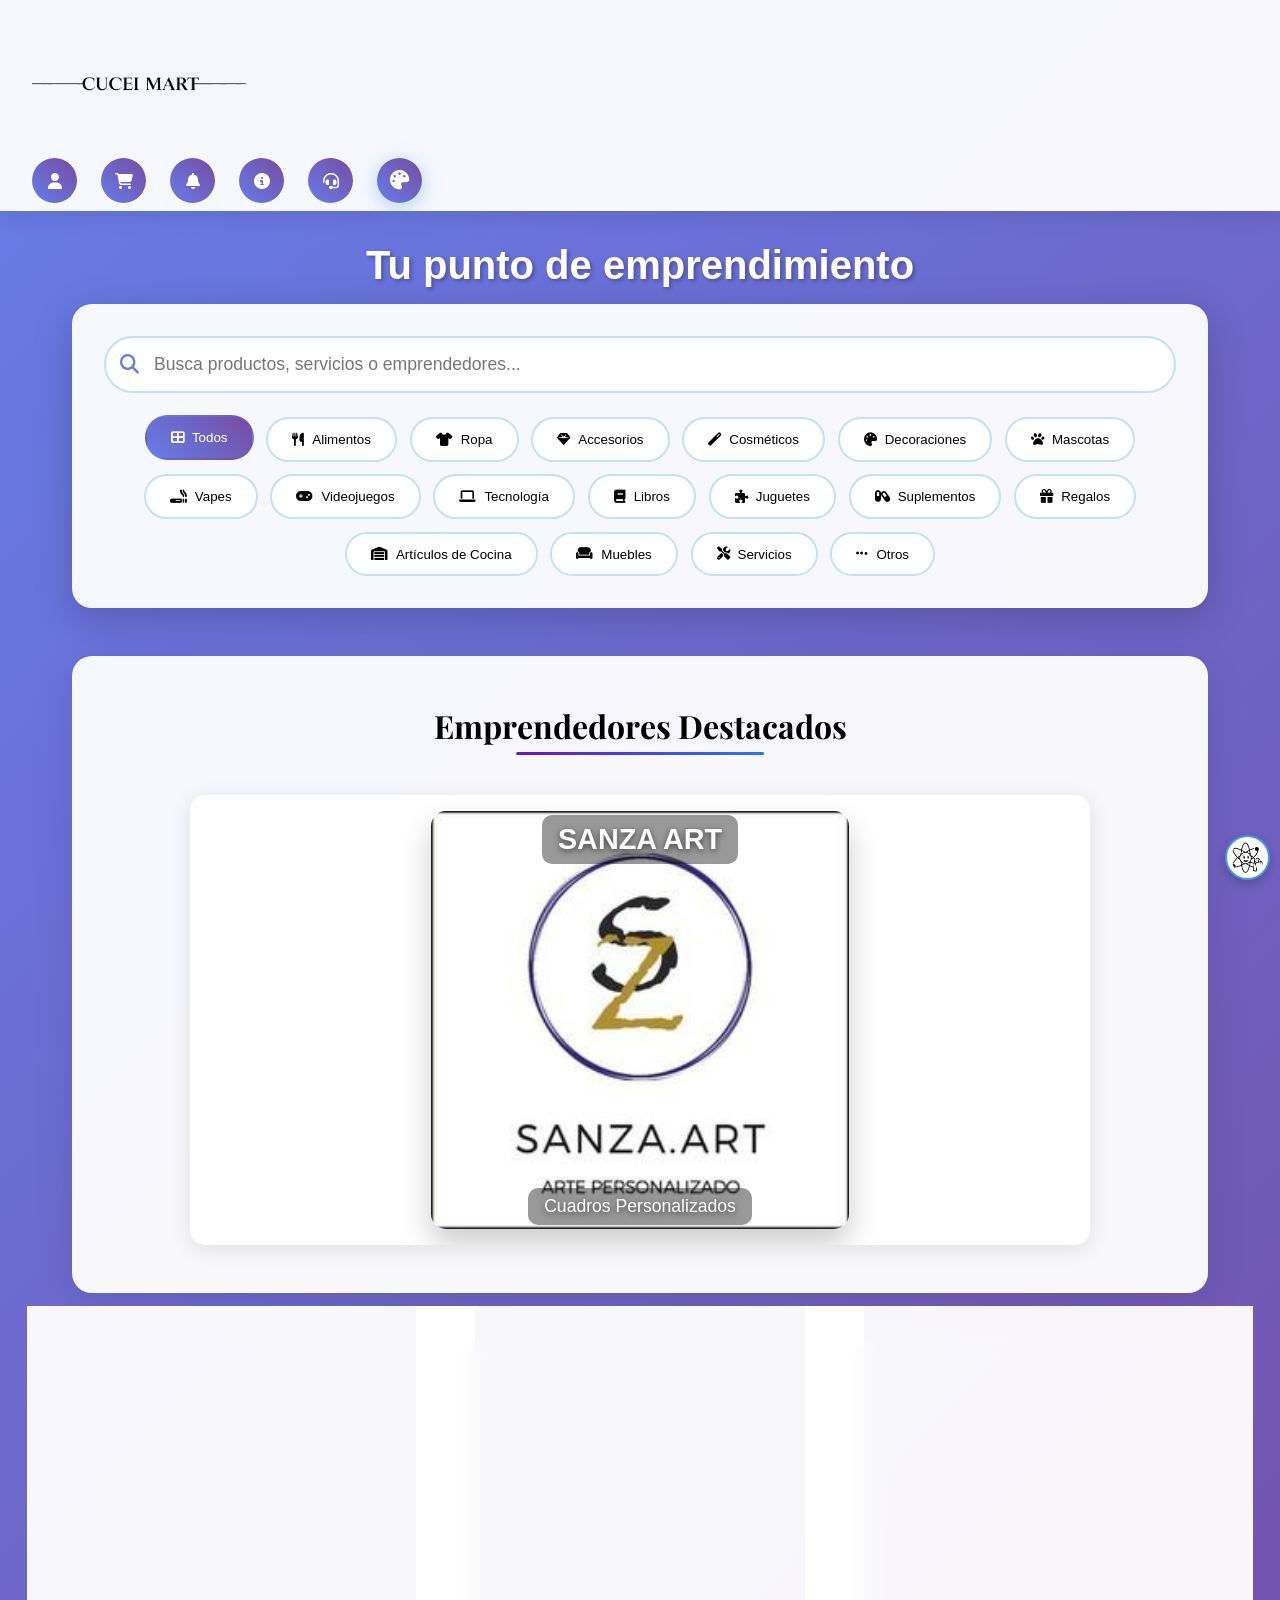
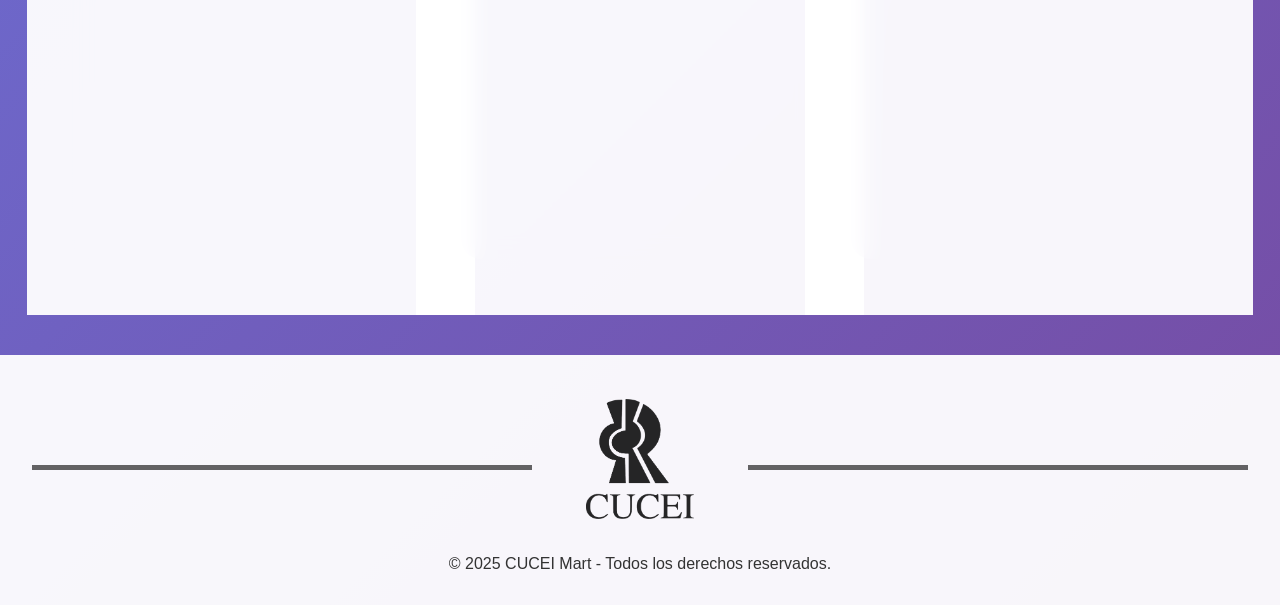
==== commit 64cff7e6: "Nuevo Index" ====
--- a/CUCEIMART.html
+++ b/CUCEIMART.html
@@ -10,11 +10,12 @@
     <link href="https://fonts.googleapis.com/css2?family=Playfair+Display:wght@700&display=swap" rel="stylesheet">
 </head>
 <body>
+   
     <header class="header">
+         <div class="logo-container">
+            <img src="img/CUCEIMART.jpg" alt="Logo CuceiMart" class="main-logo-img">
+        </div>
         <div class="header-content">
-            <div class="logo">
-                <img src="img/CUCEIMART.jpg" alt="Logo CuceiMart" class="logo-img">
-            </div>
         </div>
         <nav class="nav-icons">
                 <a href="IniciarSesion.html" class="nav-icon" title="Iniciar Sesión">
@@ -37,6 +38,7 @@
                 </div>
             </nav>
     </header>
+    
     <button id="chat-btn" aria-label="Abrir chat de MART" title="Chat MART">
     <img src="CUCEIMARTLOGO.jpg" alt="Logo MART" />
     </button>
--- a/Shop.css
+++ b/Shop.css
@@ -1,816 +1,839 @@
-  * {
-            margin: 0;
-            padding: 0;
-            box-sizing: border-box;
-        }
-        body {
-            font-family: 'Segoe UI', Tahoma, Geneva, Verdana, sans-serif;
-            background: linear-gradient(135deg, #667eea 0%, #764ba2 100%);
-            color: #333;
-            min-height: 100vh;
-        }
-        .header {
-            background: rgba(255, 255, 255, 0.95);
-            backdrop-filter: blur(10px);
-            padding: 1rem 2rem;
-            box-shadow: 0 4px 20px rgba(0, 0, 0, 0.1);
-            position: sticky;
-            top: 0;
-            z-index: 1000;
-        }
-        .header-content {
-            display: flex;
-            justify-content: space-between;
-            align-items: center;
-            max-width: 1200px;
-            margin: 0 auto;
-        }
-        .logo {
-            font-size: 2rem;
-            font-weight: bold;
-            background: linear-gradient(45deg, #667eea, #764ba2);
-            -webkit-background-clip: text;
-            -webkit-text-fill-color: transparent;
-            background-clip: text;
-        }
-        .nav-icons {
-            display: flex;
-            gap: 1.5rem;
-        }
-        .nav-icon {
-            width: 45px;
-            height: 45px;
-            border-radius: 50%;
-            display: flex;
-            align-items: center;
-            justify-content: center;
-            background: linear-gradient(45deg, #667eea, #764ba2);
-            color: white;
-            text-decoration: none;
-            transition: all 0.3s ease;
-            position: relative;
-            cursor: pointer;
-        }
-        .nav-icon:hover {
-            transform: translateY(-3px);
-            box-shadow: 0 8px 25px rgba(102, 126, 234, 0.4);
-        }
-        .main-container {
-            max-width: 1200px;
-            margin: 0 auto;
-            padding: 2rem;
-        }
-        .search-section {
-            text-align: center;
-            margin-bottom: 3rem;
-        }
-        .search-title {
-            font-size: 2.5rem;
-            color: white;
-            margin-bottom: 1rem;
-            text-shadow: 2px 2px 4px rgba(0, 0, 0, 0.3);
-        }
-        .search-container {
-            background: rgba(255, 255, 255, 0.95);
-            border-radius: 20px;
-            padding: 2rem;
-            box-shadow: 0 10px 40px rgba(0, 0, 0, 0.2);
-            backdrop-filter: blur(10px);
-            margin-bottom: 2rem;
-        }
-        .search-box {
-            position: relative;
-            margin-bottom: 1.5rem;
-        }
-        .search-input {
-            width: 100%;
-            padding: 1rem 1rem 1rem 3rem;
-            font-size: 1.1rem;
-            border: 2px solid #e0e7ff;
-            border-radius: 50px;
-            outline: none;
-            transition: all 0.3s ease;
-        }
-        .search-input:focus {
-            border-color: #667eea;
-            box-shadow: 0 0 0 4px rgba(102, 126, 234, 0.1);
-        }
-        .search-icon {
-            position: absolute;
-            left: 1rem;
-            top: 50%;
-            transform: translateY(-50%);
-            color: #667eea;
-            font-size: 1.2rem;
-        }
-        .filter-container {
-            display: flex;
-            flex-wrap: wrap;
-            gap: 0.8rem;
-            justify-content: center;
-        }
-        .filter-btn {
-            padding: 0.8rem 1.5rem;
-            border: 2px solid #e0e7ff;
-            background: white;
-            border-radius: 25px;
-            cursor: pointer;
-            transition: all 0.3s ease;
-            font-weight: 500;
-            display: flex;
-            align-items: center;
-            gap: 0.5rem;
-        }
-        .filter-btn:hover, .filter-btn.active {
-            background: linear-gradient(45deg, #667eea, #764ba2);
-            color: white;
-            border-color: transparent;
-            transform: translateY(-2px);
-        }
-        .banner-container {
-            background: rgba(255, 255, 255, 0.95);
-            border-radius: 20px;
-            padding: 2rem;
-            margin-bottom: 3rem;
-            text-align: center;
-            box-shadow: 0 10px 40px rgba(0, 0, 0, 0.1);
-        }
-        .banner-title {
-            font-size: 1.2rem;
-            color: #333;
-            margin-bottom: 1rem;
-        }
-        .banner-content {
-            width: 100%;
-            height: 200px;
-            background: linear-gradient(45deg, #667eea, #764ba2);
-            border-radius: 15px;
-            display: flex;
-            align-items: center;
-            justify-content: center;
-            color: white;
-            font-size: 1.2rem;
-            text-align: center;
-            position: relative;
-            overflow: hidden;
-        }
-        .banner-slide img {
-            width: 100%;
-            height: 100%;
-            object-fit: cover;
-            border-radius: 20px;
-            box-shadow: 0 15px 30px rgba(0, 0, 0, 0.2); /* Agrega sombra suave */
-            transition: transform 0.3s ease;
-        }
+* {
+    margin: 0;
+    padding: 0;
+    box-sizing: border-box;
+}
+body {
+    font-family: 'Segoe UI', Tahoma, Geneva, Verdana, sans-serif;
+    background: linear-gradient(135deg, #667eea 0%, #764ba2 100%);
+    color: #333;
+    min-height: 100vh;
+}
+.header {
+    background: rgba(255, 255, 255, 0.95);
+    backdrop-filter: blur(10px);
+    padding: 0.5rem 2rem; /* Ajuste: Padding vertical reducido para un header más compacto */
+    box-shadow: 0 4px 20px rgba(0, 0, 0, 0.1);
+    position: sticky;
+    top: 0;
+    z-index: 1000;
+}
+.header-content {
+    display: flex;
+    justify-content: center; /* MODIFICADO: Centra los elementos horizontalmente */
+    align-items: center;
+    max-width: 1200px;
+    margin: 0 auto;
+    /* padding-left: 0; se puede quitar si justify-content: center */
+}
+/* REMOVIDO/COMENTADO: La clase .logo original que aplicaba gradientes a texto.
+   Ya no es necesaria si tu logo es una imagen PNG transparente. */
+/*
+.logo {
+    font-size: 2rem;
+    font-weight: bold;
+    background: linear-gradient(45deg, #667eea, #764ba2);
+    -webkit-background-clip: text;
+    -webkit-text-fill-color: transparent;
+    background-clip: text;
+}
+*/
 
-        .banner-slide:hover img {
-            transform: scale(1.03);
-        }
-        .banner-slide.active {
-            opacity: 1;
-        }
-        .businesses-grid {
-            display: grid;
-            grid-template-columns: repeat(auto-fit, minmax(300px, 1fr));
-            gap: 2rem;
-            margin-top: 2rem;
-        }
-        .business-card {
-            background: rgba(255, 255, 255, 0.95);
-            border-radius: 20px;
-            padding: 1.5rem;
-            box-shadow: 0 10px 30px rgba(0, 0, 0, 0.1);
-            transition: all 0.3s ease;
-            backdrop-filter: blur(10px);
-            cursor: pointer;
-        }
-        .business-card:hover {
-            transform: translateY(-10px);
-            box-shadow: 0 20px 50px rgba(0, 0, 0, 0.2);
-        }
-        .business-image {
-            width: 100%;
-            height: 180px;
-            background: linear-gradient(45deg, #667eea, #764ba2);
-            border-radius: 15px;
-            margin-bottom: 1rem;
-            display: flex;
-            align-items: center;
-            justify-content: center;
-            color: white;
-            font-size: 3rem;
-            position: relative;
-            overflow: hidden;
-        }
-        .business-name {
-            font-size: 1.4rem;
-            font-weight: bold;
-            margin-bottom: 0.5rem;
-            color: #333;
-        }
-        .business-description {
-            color: #666;
-            margin-bottom: 1rem;
-            line-height: 1.5;
-        }
-        .business-category {
-            display: inline-flex;
-            align-items: center;
-            gap: 0.5rem;
-            background: linear-gradient(45deg, #667eea, #764ba2);
-            color: white;
-            padding: 0.5rem 1rem;
-            border-radius: 20px;
-            font-size: 0.9rem;
-            margin-bottom: 1rem;
-            
-        }
-        .business-btn {
-            width: 100%;
-            padding: 1rem;
-            background: linear-gradient(45deg, #667eea, #764ba2);
-            color: white;
-            border: none;
-            border-radius: 10px;
-            font-size: 1rem;
-            cursor: pointer;
-            transition: all 0.3s ease;
-        }
-        .business-btn:hover {
-            transform: translateY(-2px);
-            box-shadow: 0 5px 15px rgba(102, 126, 234, 0.4);
-        }
-        .notification-popup {
-            position: fixed;
-            top: 80px;
-            right: 20px;
-            background: rgba(255, 255, 255, 0.95);
-            backdrop-filter: blur(10px);
-            border-radius: 15px;
-            padding: 1.5rem;
-            box-shadow: 0 10px 40px rgba(0, 0, 0, 0.2);
-            z-index: 1001;
-            display: none;
-            min-width: 300px;
-        }
-        .notification-popup.show {
-            display: block;
-            animation: slideIn 0.3s ease;
-        }
-        @keyframes slideIn {
-            from {
-                opacity: 0;
-                transform: translateX(100%);
-            }
-            to {
-                opacity: 1;
-                transform: translateX(0);
-            }
-        }
-        .notification-item {
-            padding: 0.8rem;
-            border-bottom: 1px solid #e0e7ff;
-            display: flex;
-            align-items: center;
-            gap: 1rem;
-        }
-        .notification-item:last-child {
-            border-bottom: none;
-        }
-        .footer {
-            background: var(--color-dark);
-            color: var(--color-light);
-            text-align: center;
-            padding: 2rem;
-            margin-top: 4rem;
-        }
-        .footer-content {
-            max-width: 1200px;
-            margin: 0 auto;
-        }
-        .footer-logo {
-            width: 80px;
-            height: 80px;
-            background: var(--gradient-primary);
-            border-radius: 15px;
-            margin: 0 auto 1rem;
-            display: flex;
-            align-items: center;
-            justify-content: center;
-            color: white;
-            font-size: 2rem;
-            font-weight: bold;
-        }
-        @media (max-width: 768px) {
-            .header-content {
-                padding: 0 1rem;
-            }
-            .categories-filter {
-                gap: 0.5rem;
-            }
-            .category-btn {
-                padding: 0.6rem 1rem;
-                font-size: 0.9rem;
-            }
-            .products-grid {
-                grid-template-columns: 1fr;
-                gap: 1rem;
-            }
-            .sponsor-banner {
-                height: 150px;
-                font-size: 1.5rem;
-            }
-        }
-        .hidden {
-            display: none !important;
-        }
-        @media (max-width: 768px) {
-            .header {
-                padding: 1rem;
-            }
-            .logo {
-                font-size: 1.5rem;
-            }
-            .nav-icons {
-                gap: 1rem;
-            }
-            .nav-icon {
-                width: 40px;
-                height: 40px;
-            }
-            .main-container {
-                padding: 1rem;
-            }
-            .search-title {
-                font-size: 2rem;
-            }
-            .search-container {
-                padding: 1.5rem;
-            }
-            .businesses-grid {
-                grid-template-columns: 1fr;
-                gap: 1.5rem;
-            }
-            .filter-container {
-                gap: 0.5rem;
-            }
-            .filter-btn {
-                padding: 0.6rem 1rem;
-                font-size: 0.9rem;
-            }
-            .notification-popup {
-                right: 10px;
-                min-width: calc(100vw - 20px);
-            }
-        }
-        :root {
-            --primary-start: #667eea;
-            --primary-end: #764ba2;
-            --accent-color: #5a67d8;
-            --text-primary: #333;
-            --text-secondary: #666;
-            --background-overlay: rgba(255, 255, 255, 0.95);
-            --shadow-color: rgba(102, 126, 234, 0.4);
-            --border-color: #e0e7ff;
-        }
-        [data-palette="ocean"] {
-            --primary-start: #667eea;
-            --primary-end: #764ba2;
-            --accent-color: #4299e1;
-            --text-primary: #2d3748;
-            --text-secondary: #4a5568;
-            --background-overlay: rgba(255, 255, 255, 0.95);
-            --shadow-color: rgba(66, 153, 225, 0.4);
-            --border-color: #bee3f8;
-        }
-        [data-palette="trust"] {
-            --primary-start: #283593;
-            --primary-end: #1E88E5;
-            --accent-color: #00ACC1;
-            --text-primary: #212121;
-            --text-secondary: #757575;
-            --background-overlay: rgba(250, 250, 250, 0.97);
-            --shadow-color: rgba(0, 172, 193, 0.25);
-            --border-color: #CFD8DC;
-        }
+.logo-container { /* Si estás usando este contenedor alrededor de tu <img> */
+    display: flex;
+    align-items: center;
+    justify-content: left; /* Asegura que la imagen se centre dentro de este contenedor si el header-content lo permite */
+    height: 100%;
+    margin-top: 0px; /* MODIFICADO: Mueve el logo un poco hacia abajo. Ajusta este valor si es necesario. */
+}
 
-        [data-palette="forest"] {
-            --primary-start: #4caf50;
-            --primary-end: #2e7d32;
-            --accent-color: #388e3c;
-            --text-primary: #1b5e20;
-            --text-secondary: #2e7d32;
-            --background-overlay: rgba(255, 255, 255, 0.95);
-            --shadow-color: rgba(76, 175, 80, 0.4);
-            --border-color: #c8e6c9;
-        }
-        [data-palette="neon"] {
-            --primary-start: #00bcd4;
-            --primary-end: #e91e63;
-            --accent-color: #ff4081;
-            --text-primary: #212121;
-            --text-secondary: #424242;
-            --background-overlay: rgba(255, 255, 255, 0.95);
-            --shadow-color: rgba(255, 64, 129, 0.4);
-            --border-color: #f8bbd9;
-        }
-        [data-palette="dark"] {
-            --primary-start: #424242;
-            --primary-end: #212121;
-            --accent-color: #616161;
-            --text-primary: #ffffff;
-            --text-secondary: #bdbdbd;
-            --background-overlay: rgba(33, 33, 33, 0.95);
-            --shadow-color: rgba(97, 97, 97, 0.4);
-            --border-color: #616161;
-        }
-        [data-palette="royal"] {
-            --primary-start: #9c27b0;
-            --primary-end: #673ab7;
-            --accent-color: #8e24aa;
-            --text-primary: #4a148c;
-            --text-secondary: #6a1b9a;
-            --background-overlay: rgba(255, 255, 255, 0.95);
-            --shadow-color: rgba(156, 39, 176, 0.4);
-            --border-color: #e1bee7;
-        }
-        [data-palette="rosenight"] {
-            --primary-start: #1c3a66;         
-            --primary-end: #b73064;           
-            --accent-color: #f4b5cf;         
-            --text-primary: #1c3a66;          
-            --text-secondary: #b73064;        
-            --background-overlay: rgba(250, 255, 252, 0.95); 
-            --shadow-color: rgba(183, 48, 100, 0.25);        
-            --border-color: #f4b5cf;
-            --highlight-color: #fafffc;      
-        }
-        [data-palette="greenroots"] {
-            --primary-start: #132a13;           
-            --primary-end: #31572c;             
-            --accent-color: #4f772d;            
-            --text-primary: #ecf39e;            
-            --text-secondary: #90a955;          
-            --background-overlay: rgba(19, 42, 19, 0.95);   
-            --shadow-color: rgba(144, 169, 85, 0.3);        
-            --border-color: #4f772d;
-            --highlight-color: #ecf39e;        
-        }
-        [data-palette="yellow"] {
-            --primary-start: #fdd835; 
-            --primary-end: #fbc02d;   
-            --accent-color: #f9a825;  
-            --text-primary: #5d4037;  
-            --text-secondary: #8d6e63; 
-            --background-overlay: rgba(255, 255, 224, 0.95); 
-            --shadow-color: rgba(253, 216, 53, 0.4); 
-            --border-color: #fff9c4; 
-            }
-        [data-palette="red"] {
-            --primary-start: #e53935; 
-            --primary-end: #b71c1c;   
-            --accent-color: #d32f2f;  
-            --text-primary: #3e2723;  
-            --text-secondary: #6d4c41; 
-            --background-overlay: rgba(255, 235, 238, 0.95); 
-            --shadow-color: rgba(229, 57, 53, 0.4); 
-            --border-color: #ffcdd2; 
-            }
-        body {
-            background: linear-gradient(135deg, var(--primary-start) 0%, var(--primary-end) 100%);
-        }
-        .header {
-            background: var(--background-overlay);
-        }
-        .logo {
-            background: linear-gradient(45deg, var(--primary-start), var(--primary-end));
-            -webkit-background-clip: text;
-            -webkit-text-fill-color: transparent;
-            background-clip: text;
-        }
-        .nav-icon {
-            background: linear-gradient(45deg, var(--primary-start), var(--primary-end));
-        }
-        .nav-icon:hover {
-            box-shadow: 0 8px 25px var(--shadow-color);
-        }
-        .search-container {
-            background: var(--background-overlay);
-        }
-        .search-input {
-            border-color: var(--border-color);
-        }
-        .search-input:focus {
-            border-color: var(--primary-start);
-            box-shadow: 0 0 0 4px var(--shadow-color);
-        }
-        .search-icon {
-            color: var(--primary-start);
-        }
-        .filter-btn {
-            border-color: var(--border-color);
-        }
-        .filter-btn:hover, .filter-btn.active {
-            background: linear-gradient(45deg, var(--primary-start), var(--primary-end));
-        }
-         .sponsor-section {
-            padding: 2rem;
-            margin: 2rem 0;
-        }
-        .sponsor-banner {
-            max-width: 1200px;
-            margin: 0 auto;
-            height: 200px;
-            background: var(--gradient-accent);
-            border-radius: 20px;
-            display: flex;
-            align-items: center;
-            justify-content: center;
-            color: white;
-            font-size: 2rem;
-            font-weight: bold;
-            text-shadow: 2px 2px 4px rgba(0,0,0,0.3);
-        }
-        .business-card {
-            background: var(--background-overlay);
-            color: var(--text-primary);
-        }
-        .business-image {
-            background: linear-gradient(45deg, var(--primary-start), var(--primary-end));
-        }
-        .business-category {
-            background: linear-gradient(45deg, var(--primary-start), var(--primary-end));
-        }
-        .business-btn {
-            background: linear-gradient(45deg, var(--primary-start), var(--primary-end));
-        }
-        .business-btn:hover {
-            box-shadow: 0 5px 15px var(--shadow-color);
-        }
-        .notification-popup {
-            background: var(--background-overlay);
-        }
-        .footer {
-            background: var(--background-overlay);
-        }
-        .palette-switcher {
-            position: fixed;
-            top: 80px;
-            right: 20px;
-            z-index: 1002;
-        }
-        .palette-trigger {
-            width: 45px;
-            height: 45px;
-            border-radius: 50%;
-            background: linear-gradient(45deg, var(--primary-start), var(--primary-end));
-            color: white;
-            border: none;
-            cursor: pointer;
-            font-size: 1.2rem;
-            box-shadow: 0 4px 20px var(--shadow-color);
-            transition: all 0.3s ease;
-            display: flex;
-            align-items: center;
-            justify-content: center;
-        }
-        .palette-trigger:hover {
-            transform: translateY(-3px);
-            box-shadow: 0 8px 30px var(--shadow-color);
-        }
-        .palette-popup {
-        position: fixed;
-        top: 50%;
-        left: 50%;
-        transform: translate(-50%, -50%);
-        width: 280px;
-        background-color: white;
-        border: 1px solid #ccc;
-        box-shadow: 0 4px 8px rgba(0,0,0,0.1);
-        padding: 1rem;
-        z-index: 1000;
-        display: none;
-        border-radius: 8px;
-    }
-        .palette-popup.show {
-            display: block;
-            animation: fadeInUp 0.3s ease;
-        }
-        @keyframes fadeInUp {
-        from {
-            opacity: 0;
-            transform: translate(-50%, -45%); /* desde un poco más abajo pero centrado */
-        }
-        to {
-            opacity: 1;
-            transform: translate(-50%, -50%);
-        }
-    }
-        .palette-title {
-            font-size: 1.2rem;
-            font-weight: bold;
-            color: var(--text-primary);
-            margin-bottom: 1rem;
-            text-align: center;
-        }
-        .palette-grid {
-            display: grid;
-            grid-template-columns: repeat(2, 1fr);
-            gap: 0.8rem;
-        }
-        .palette-option {
-            padding: 0.8rem;
-            border: 2px solid transparent;
-            border-radius: 10px;
-            cursor: pointer;
-            transition: all 0.3s ease;
-            text-align: center;
-            font-size: 0.9rem;
-            font-weight: 500;
-            position: relative;
-            overflow: hidden;
-        }
-        .palette-option:hover {
-            transform: translateY(-2px);
-            box-shadow: 0 5px 15px rgba(0, 0, 0, 0.2);
-        }
-        .palette-option.active {
-            border-color: var(--accent-color);
-            box-shadow: 0 0 0 2px var(--shadow-color);
-        }
-        .palette-preview {
-            width: 100%;
-            height: 30px;
-            border-radius: 5px;
-            margin-bottom: 0.5rem;
-        }
-        .palette-option[data-palette="ocean"] .palette-preview {
-            background: linear-gradient(45deg, #667eea, #764ba2);
-        }
-          .palette-option[data-palette="trust"] .palette-preview {
-            background: linear-gradient(45deg, #283593, #1E88E5);
-        }
-        .palette-option[data-palette="forest"] .palette-preview {
-            background: linear-gradient(45deg, #4caf50, #2e7d32);
-        }
-        .palette-option[data-palette="neon"] .palette-preview {
-            background: linear-gradient(45deg, #00bcd4, #e91e63);
-        }
-        .palette-option[data-palette="dark"] .palette-preview {
-            background: linear-gradient(45deg, #424242, #212121);
-        }
-        .palette-option[data-palette="royal"] .palette-preview {
-            background: linear-gradient(45deg, #9c27b0, #673ab7);
-        }
-        .palette-option[data-palette="rosenight"] .palette-preview {
-            background: linear-gradient(45deg, #ff6f91, #d500f9);
-        }
-        .palette-option[data-palette="greenroots"] .palette-preview {
-            background: linear-gradient(45deg, #2e7d32, #81c784);
-        }
-        .palette-option[data-palette="yellow"] .palette-preview {
-            background: linear-gradient(45deg, #fdd835, #fbc02d);
-            }
-        .palette-option[data-palette="red"] .palette-preview {
-            background: linear-gradient(45deg, #e53935, #b71c1c);
-            }   
-        @media (max-width: 768px) {
-            .palette-switcher {
-                top: 70px;
-                right: 10px;
-            }
-            .palette-popup {
-                min-width: calc(100vw - 40px);
-                right: -10px;
-            }
-            .palette-grid {
-                grid-template-columns: 1fr;
-            }
-        }
-         .product-image {
-            width: 100%;
-            height: 200px;
-            background: var(--gradient-primary);
-            display: flex;
-            align-items: center;
-            justify-content: center;
-            color: white;
-            font-size: 3rem;
-            position: relative;
-            overflow: hidden;
-        }
-        .product-image::before {
-            content: '';
-            position: absolute;
-            top: 0;
-            left: 0;
-            right: 0;
-            bottom: 0;
-            background: linear-gradient(45deg, transparent, rgba(255,255,255,0.1), transparent);
-            transform: translateX(-100%);
-            animation: shimmer 2s infinite;
-        }
-         .product-info {
-            padding: 1.5rem;
-        }
-        .product-name {
-            font-size: 1.3rem;
-            font-weight: 600;
-            margin-bottom: 0.5rem;
-            color: var(--color-dark);
-        }
-        .product-description {
-            color: #666;
-            margin-bottom: 1rem;
-            line-height: 1.5;
-        }
-        .product-meta {
-            display: flex;
-            justify-content: space-between;
-            align-items: center;
-            margin-bottom: 1rem;
-        }
-        .product-category {
-            background: var(--gradient-primary);
-            color: white;
-            padding: 0.3rem 0.8rem;
-            border-radius: 15px;
-            font-size: 0.8rem;
-            font-weight: 500;
-        }
-        .product-price {
-            font-weight: 600;
-            color: var(--color-primary);
-            font-size: 1.1rem;
-        }
-        .view-btn {
-            width: 100%;
-            padding: 0.8rem;
-            border: none;
-            border-radius: 12px;
-            background: var(--gradient-primary);
-            color: white;
-            font-weight: 600;
-            cursor: pointer;
-            transition: all 0.3s ease;
-        }
-        .view-btn:hover {
-            transform: translateY(-2px);
-            box-shadow: 0 8px 25px var(--color-shadow);
-        }
-.logo {
-    display: flex;
-    align-items: center;
-    gap: 15px; /* Más separación para mejor presencia */
+.main-logo-img { /* Esta es la clase de tu imagen de logo */
+    height: 150px; /* MODIFICADO: Altura ajustada para que el logo se vea bien y profesional */
+    width: auto; /* Mantiene la proporción de la imagen */
+    border-radius: 100; /* REMOVIDO: Bordes redondeados para un logo de texto PNG */
+    box-shadow: none; /* REMOVIDO: Sombra por defecto para un logo limpio */
+    transition: transform 0.3s ease;
 }
 
-.logo-img {
-    height: 70px; /* Aumenta el tamaño del logo */
-    width: auto;
-    border-radius: 16px; /* Bordes más suaves */
-    box-shadow: 0 4px 12px rgba(0, 0, 0, 0.25); /* Sombra más suave y notoria */
-    transition: transform 0.3s ease, box-shadow 0.3s ease;
+.main-logo-img:hover {
+    transform: scale(1.05); /* Un hover más sutil */
+    box-shadow: none; /* REMOVIDO: Sombra en hover para un logo limpio */
 }
 
-.logo-img:hover {
-    transform: scale(1.08);
-    box-shadow: 0 6px 16px rgba(0, 0, 0, 0.3); /* Acentúa sombra al pasar el mouse */
-}
-
-.logo-text {
+.logo-text { /* Mantengo esta clase por si tienes texto HTML adicional, pero no afectará a la imagen PNG */
     font-size: 2rem; /* Más grande y legible */
     font-weight: 800; /* Negrita fuerte */
     color: #222; /* Un tono más oscuro para mejor contraste */
     letter-spacing: 0.5px; /* Espaciado ligero entre letras */
 }
 
-    .footer-logo-container {
-        display: flex;
-        align-items: center;
+.nav-icons {
+    display: flex;
+    gap: 1.5rem;
+}
+.nav-icon {
+    width: 45px;
+    height: 45px;
+    border-radius: 50%;
+    display: flex;
+    align-items: center;
+    justify-content: center;
+    background: linear-gradient(45deg, #667eea, #764ba2);
+    color: white;
+    text-decoration: none;
+    transition: all 0.3s ease;
+    position: relative;
+    cursor: pointer;
+}
+.nav-icon:hover {
+    transform: translateY(-3px);
+    box-shadow: 0 8px 25px rgba(102, 126, 234, 0.4);
+}
+.main-container {
+    max-width: 1200px;
+    margin: 0 auto;
+    padding: 2rem;
+}
+.search-section {
+    text-align: center;
+    margin-bottom: 3rem;
+}
+.search-title {
+    font-size: 2.5rem;
+    color: white;
+    margin-bottom: 1rem;
+    text-shadow: 2px 2px 4px rgba(0, 0, 0, 0.3);
+}
+.search-container {
+    background: rgba(255, 255, 255, 0.95);
+    border-radius: 20px;
+    padding: 2rem;
+    box-shadow: 0 10px 40px rgba(0, 0, 0, 0.2);
+    backdrop-filter: blur(10px);
+    margin-bottom: 2rem;
+}
+.search-box {
+    position: relative;
+    margin-bottom: 1.5rem;
+}
+.search-input {
+    width: 100%;
+    padding: 1rem 1rem 1rem 3rem;
+    font-size: 1.1rem;
+    border: 2px solid #e0e7ff;
+    border-radius: 50px;
+    outline: none;
+    transition: all 0.3s ease;
+}
+.search-input:focus {
+    border-color: #667eea;
+    box-shadow: 0 0 0 4px rgba(102, 126, 234, 0.1);
+}
+.search-icon {
+    position: absolute;
+    left: 1rem;
+    top: 50%;
+    transform: translateY(-50%);
+    color: #667eea;
+    font-size: 1.2rem;
+}
+.filter-container {
+    display: flex;
+    flex-wrap: wrap;
+    gap: 0.8rem;
+    justify-content: center;
+}
+.filter-btn {
+    padding: 0.8rem 1.5rem;
+    border: 2px solid #e0e7ff;
+    background: white;
+    border-radius: 25px;
+    cursor: pointer;
+    transition: all 0.3s ease;
+    font-weight: 500;
+    display: flex;
+    align-items: center;
+    gap: 0.5rem;
+}
+.filter-btn:hover, .filter-btn.active {
+    background: linear-gradient(45deg, #667eea, #764ba2);
+    color: white;
+    border-color: transparent;
+    transform: translateY(-2px);
+}
+.banner-container {
+    background: rgba(255, 255, 255, 0.95);
+    border-radius: 20px;
+    padding: 2rem;
+    margin-bottom: 3rem;
+    text-align: center;
+    box-shadow: 0 10px 40px rgba(0, 0, 0, 0.1);
+}
+.banner-title {
+    font-size: 1.2rem;
+    color: #333;
+    margin-bottom: 1rem;
+}
+.banner-content {
+    width: 100%;
+    height: 200px;
+    background: linear-gradient(45deg, #667eea, #764ba2);
+    border-radius: 15px;
+    display: flex;
+    align-items: center;
+    justify-content: center;
+    color: white;
+    font-size: 1.2rem;
+    text-align: center;
+    position: relative;
+    overflow: hidden;
+}
+.banner-slide img {
+    width: 100%;
+    height: 100%;
+    object-fit: cover;
+    border-radius: 20px;
+    box-shadow: 0 15px 30px rgba(0, 0, 0, 0.2);
+    transition: transform 0.3s ease;
+}
+
+.banner-slide:hover img {
+    transform: scale(1.03);
+}
+.banner-slide.active {
+    opacity: 1;
+}
+.businesses-grid {
+    display: grid;
+    grid-template-columns: repeat(auto-fit, minmax(300px, 1fr));
+    gap: 2rem;
+    margin-top: 2rem;
+}
+.business-card {
+    background: rgba(255, 255, 255, 0.95);
+    border-radius: 20px;
+    padding: 1.5rem;
+    box-shadow: 0 10px 30px rgba(0, 0, 0, 0.1);
+    transition: all 0.3s ease;
+    backdrop-filter: blur(10px);
+    cursor: pointer;
+}
+.business-card:hover {
+    transform: translateY(-10px);
+    box-shadow: 0 20px 50px rgba(0, 0, 0, 0.2);
+}
+.business-image {
+    width: 100%;
+    height: 180px;
+    background: linear-gradient(45deg, #667eea, #764ba2);
+    border-radius: 15px;
+    margin-bottom: 1rem;
+    display: flex;
+    align-items: center;
+    justify-content: center;
+    color: white;
+    font-size: 3rem;
+    position: relative;
+    overflow: hidden;
+}
+.business-name {
+    font-size: 1.4rem;
+    font-weight: bold;
+    margin-bottom: 0.5rem;
+    color: #333;
+}
+.business-description {
+    color: #666;
+    margin-bottom: 1rem;
+    line-height: 1.5;
+}
+.business-category {
+    display: inline-flex;
+    align-items: center;
+    gap: 0.5rem;
+    background: linear-gradient(45deg, #667eea, #764ba2);
+    color: white;
+    padding: 0.5rem 1rem;
+    border-radius: 20px;
+    font-size: 0.9rem;
+    margin-bottom: 1rem;
+
+}
+.business-btn {
+    width: 100%;
+    padding: 1rem;
+    background: linear-gradient(45deg, #667eea, #764ba2);
+    color: white;
+    border: none;
+    border-radius: 10px;
+    font-size: 1rem;
+    cursor: pointer;
+    transition: all 0.3s ease;
+}
+.business-btn:hover {
+    transform: translateY(-2px);
+    box-shadow: 0 5px 15px rgba(102, 126, 234, 0.4);
+}
+.notification-popup {
+    position: fixed;
+    top: 80px;
+    right: 20px;
+    background: rgba(255, 255, 255, 0.95);
+    backdrop-filter: blur(10px);
+    border-radius: 15px;
+    padding: 1.5rem;
+    box-shadow: 0 10px 40px rgba(0, 0, 0, 0.2);
+    z-index: 1001;
+    display: none;
+    min-width: 300px;
+}
+.notification-popup.show {
+    display: block;
+    animation: slideIn 0.3s ease;
+}
+@keyframes slideIn {
+    from {
+        opacity: 0;
+        transform: translateX(100%);
+    }
+    to {
+        opacity: 1;
+        transform: translateX(0);
+    }
+}
+.notification-item {
+    padding: 0.8rem;
+    border-bottom: 1px solid #e0e7ff;
+    display: flex;
+    align-items: center;
+    gap: 1rem;
+}
+.notification-item:last-child {
+    border-bottom: none;
+}
+.footer {
+    background: var(--color-dark);
+    color: var(--color-light);
+    text-align: center;
+    padding: 2rem;
+    margin-top: 4rem;
+}
+.footer-content {
+    max-width: 1200px;
+    margin: 0 auto;
+}
+.footer-logo {
+    width: 80px;
+    height: 80px;
+    background: var(--gradient-primary);
+    border-radius: 15px;
+    margin: 0 auto 1rem;
+    display: flex;
+    align-items: center;
+    justify-content: center;
+    color: white;
+    font-size: 2rem;
+    font-weight: bold;
+}
+@media (max-width: 768px) {
+    .header-content {
+        padding: 0 1rem;
+    }
+    .categories-filter {
+        gap: 0.5rem;
+    }
+    .category-btn {
+        padding: 0.6rem 1rem;
+        font-size: 0.9rem;
+    }
+    .products-grid {
+        grid-template-columns: 1fr;
+        gap: 1rem;
+    }
+    .sponsor-banner {
+        height: 150px;
+        font-size: 1.5rem;
+    }
+}
+.hidden {
+    display: none !important;
+}
+@media (max-width: 768px) {
+    .header {
+        padding: 1rem;
+    }
+    /* La regla .logo original para texto ya no es relevante si usas una imagen PNG */
+    /*
+    .logo {
+        font-size: 1.5rem;
+    }
+    */
+    .main-logo-img { /* MODIFICADO: Ajuste de tamaño para pantallas pequeñas */
+        height: 40px; /* Reducido a 40px para móviles */
+        width: auto; /* Mantiene la proporción */
+    }
+    .header-content {
         justify-content: center;
-        margin-top: 2rem;
-        position: relative;
-        width: 100%;
-    }
-    .footer-line {
-        height: 5px;
-        background-color: black;
-        opacity: 0.6;
-        flex-grow: 50;
-        max-width: 500px;
-    }
-    .footer-logo {
-        padding: 0 1rem;
-    }
-    .footer-logo img {
-        height: 120px;
-        width: auto;
-        opacity: 0.85;
-        transition: opacity 0.3s ease;
-    }
-    .footer-logo img:hover {
+        padding-left: 1rem;
+    }
+    .nav-icons {
+        gap: 1rem;
+    }
+    .nav-icon {
+        width: 40px;
+        height: 40px;
+    }
+    .main-container {
+        padding: 1rem;
+    }
+    .search-title {
+        font-size: 2rem;
+    }
+    .search-container {
+        padding: 1.5rem;
+    }
+    .businesses-grid {
+        grid-template-columns: 1fr;
+        gap: 1.5rem;
+    }
+    .filter-container {
+        gap: 0.5rem;
+    }
+    .filter-btn {
+        padding: 0.6rem 1rem;
+        font-size: 0.9rem;
+    }
+    .notification-popup {
+        right: 10px;
+        min-width: calc(100vw - 20px);
+    }
+}
+:root {
+    --primary-start: #667eea;
+    --primary-end: #764ba2;
+    --accent-color: #5a67d8;
+    --text-primary: #333;
+    --text-secondary: #666;
+    --background-overlay: rgba(255, 255, 255, 0.95);
+    --shadow-color: rgba(102, 126, 234, 0.4);
+    --border-color: #e0e7ff;
+}
+[data-palette="ocean"] {
+    --primary-start: #667eea;
+    --primary-end: #764ba2;
+    --accent-color: #4299e1;
+    --text-primary: #2d3748;
+    --text-secondary: #4a5568;
+    --background-overlay: rgba(255, 255, 255, 0.95);
+    --shadow-color: rgba(66, 153, 225, 0.4);
+    --border-color: #bee3f8;
+}
+[data-palette="trust"] {
+    --primary-start: #283593;
+    --primary-end: #1E88E5;
+    --accent-color: #00ACC1;
+    --text-primary: #212121;
+    --text-secondary: #757575;
+    --background-overlay: rgba(250, 250, 250, 0.97);
+    --shadow-color: rgba(0, 172, 193, 0.25);
+    --border-color: #CFD8DC;
+}
+
+[data-palette="forest"] {
+    --primary-start: #4caf50;
+    --primary-end: #2e7d32;
+    --accent-color: #388e3c;
+    --text-primary: #1b5e20;
+    --text-secondary: #2e7d32;
+    --background-overlay: rgba(255, 255, 255, 0.95);
+    --shadow-color: rgba(76, 175, 80, 0.4);
+    --border-color: #c8e6c9;
+}
+[data-palette="neon"] {
+    --primary-start: #00bcd4;
+    --primary-end: #e91e63;
+    --accent-color: #ff4081;
+    --text-primary: #212121;
+    --text-secondary: #424242;
+    --background-overlay: rgba(255, 255, 255, 0.95);
+    --shadow-color: rgba(255, 64, 129, 0.4);
+    --border-color: #f8bbd9;
+}
+[data-palette="dark"] {
+    --primary-start: #424242;
+    --primary-end: #212121;
+    --accent-color: #616161;
+    --text-primary: #ffffff;
+    --text-secondary: #bdbdbd;
+    --background-overlay: rgba(33, 33, 33, 0.95);
+    --shadow-color: rgba(97, 97, 97, 0.4);
+    --border-color: #616161;
+}
+[data-palette="royal"] {
+    --primary-start: #9c27b0;
+    --primary-end: #673ab7;
+    --accent-color: #8e24aa;
+    --text-primary: #4a148c;
+    --text-secondary: #6a1b9a;
+    --background-overlay: rgba(255, 255, 255, 0.95);
+    --shadow-color: rgba(156, 39, 176, 0.4);
+    --border-color: #e1bee7;
+}
+[data-palette="rosenight"] {
+    --primary-start: #1c3a66;
+    --primary-end: #b73064;
+    --accent-color: #f4b5cf;
+    --text-primary: #1c3a66;
+    --text-secondary: #b73064;
+    --background-overlay: rgba(250, 255, 252, 0.95);
+    --shadow-color: rgba(183, 48, 100, 0.25);
+    --border-color: #f4b5cf;
+    --highlight-color: #fafffc;
+}
+[data-palette="greenroots"] {
+    --primary-start: #132a13;
+    --primary-end: #31572c;
+    --accent-color: #4f772d;
+    --text-primary: #ecf39e;
+    --text-secondary: #90a955;
+    --background-overlay: rgba(19, 42, 19, 0.95);
+    --shadow-color: rgba(144, 169, 85, 0.3);
+    --border-color: #4f772d;
+    --highlight-color: #ecf39e;
+}
+[data-palette="yellow"] {
+    --primary-start: #fdd835;
+    --primary-end: #fbc02d;
+    --accent-color: #f9a825;
+    --text-primary: #5d4037;
+    --text-secondary: #8d6e63;
+    --background-overlay: rgba(255, 255, 224, 0.95);
+    --shadow-color: rgba(253, 216, 53, 0.4);
+    --border-color: #fff9c4;
+    }
+[data-palette="red"] {
+    --primary-start: #e53935;
+    --primary-end: #b71c1c;
+    --accent-color: #d32f2f;
+    --text-primary: #3e2723;
+    --text-secondary: #6d4c41;
+    --background-overlay: rgba(255, 235, 238, 0.95);
+    --shadow-color: rgba(229, 57, 53, 0.4);
+    --border-color: #ffcdd2;
+    }
+body {
+    background: linear-gradient(135deg, var(--primary-start) 0%, var(--primary-end) 100%);
+}
+.header {
+    background: var(--background-overlay);
+}
+/* La regla .logo original que aplicaba gradientes de texto ya no es necesaria si el logo es una imagen. */
+/* Puedes dejarla comentada o eliminarla si no la usas para otro propósito. */
+/*
+.logo {
+    background: linear-gradient(45deg, var(--primary-start), var(--primary-end));
+    -webkit-background-clip: text;
+    -webkit-text-fill-color: transparent;
+    background-clip: text;
+}
+*/
+.nav-icon {
+    background: linear-gradient(45deg, var(--primary-start), var(--primary-end));
+}
+.nav-icon:hover {
+    box-shadow: 0 8px 25px var(--shadow-color);
+}
+.search-container {
+    background: var(--background-overlay);
+}
+.search-input {
+    border-color: var(--border-color);
+}
+.search-input:focus {
+    border-color: var(--primary-start);
+    box-shadow: 0 0 0 4px var(--shadow-color);
+}
+.search-icon {
+    color: var(--primary-start);
+}
+.filter-btn {
+    border-color: var(--border-color);
+}
+.filter-btn:hover, .filter-btn.active {
+    background: linear-gradient(45deg, var(--primary-start), var(--primary-end));
+}
+ .sponsor-section {
+    padding: 2rem;
+    margin: 2rem 0;
+}
+.sponsor-banner {
+    max-width: 1200px;
+    margin: 0 auto;
+    height: 200px;
+    background: var(--gradient-accent);
+    border-radius: 20px;
+    display: flex;
+    align-items: center;
+    justify-content: center;
+    color: white;
+    font-size: 2rem;
+    font-weight: bold;
+    text-shadow: 2px 2px 4px rgba(0,0,0,0.3);
+}
+.business-card {
+    background: var(--background-overlay);
+    color: var(--text-primary);
+}
+.business-image {
+    background: linear-gradient(45deg, var(--primary-start), var(--primary-end));
+}
+.business-category {
+    background: linear-gradient(45deg, var(--primary-start), var(--primary-end));
+}
+.business-btn {
+    background: linear-gradient(45deg, var(--primary-start), var(--primary-end));
+}
+.business-btn:hover {
+    box-shadow: 0 5px 15px var(--shadow-color);
+}
+.notification-popup {
+    background: var(--background-overlay);
+}
+.footer {
+    background: var(--background-overlay);
+}
+.palette-switcher {
+    position: fixed;
+    top: 80px;
+    right: 20px;
+    z-index: 1002;
+}
+.palette-trigger {
+    width: 45px;
+    height: 45px;
+    border-radius: 50%;
+    background: linear-gradient(45deg, var(--primary-start), var(--primary-end));
+    color: white;
+    border: none;
+    cursor: pointer;
+    font-size: 1.2rem;
+    box-shadow: 0 4px 20px var(--shadow-color);
+    transition: all 0.3s ease;
+    display: flex;
+    align-items: center;
+    justify-content: center;
+}
+.palette-trigger:hover {
+    transform: translateY(-3px);
+    box-shadow: 0 8px 30px var(--shadow-color);
+}
+.palette-popup {
+    position: fixed;
+    top: 50%;
+    left: 50%;
+    transform: translate(-50%, -50%);
+    width: 280px;
+    background-color: white;
+    border: 1px solid #ccc;
+    box-shadow: 0 4px 8px rgba(0,0,0,0.1);
+    padding: 1rem;
+    z-index: 1000;
+    display: none;
+    border-radius: 8px;
+}
+.palette-popup.show {
+    display: block;
+    animation: fadeInUp 0.3s ease;
+}
+@keyframes fadeInUp {
+    from {
+        opacity: 0;
+        transform: translate(-50%, -45%);
+    }
+    to {
         opacity: 1;
-    }
+        transform: translate(-50%, -50%);
+    }
+}
+.palette-title {
+    font-size: 1.2rem;
+    font-weight: bold;
+    color: var(--text-primary);
+    margin-bottom: 1rem;
+    text-align: center;
+}
+.palette-grid {
+    display: grid;
+    grid-template-columns: repeat(2, 1fr);
+    gap: 0.8rem;
+}
+.palette-option {
+    padding: 0.8rem;
+    border: 2px solid transparent;
+    border-radius: 10px;
+    cursor: pointer;
+    transition: all 0.3s ease;
+    text-align: center;
+    font-size: 0.9rem;
+    font-weight: 500;
+    position: relative;
+    overflow: hidden;
+}
+.palette-option:hover {
+    transform: translateY(-2px);
+    box-shadow: 0 5px 15px rgba(0, 0, 0, 0.2);
+}
+.palette-option.active {
+    border-color: var(--accent-color);
+    box-shadow: 0 0 0 2px var(--shadow-color);
+}
+.palette-preview {
+    width: 100%;
+    height: 30px;
+    border-radius: 5px;
+    margin-bottom: 0.5rem;
+}
+.palette-option[data-palette="ocean"] .palette-preview {
+    background: linear-gradient(45deg, #667eea, #764ba2);
+}
+  .palette-option[data-palette="trust"] .palette-preview {
+    background: linear-gradient(45deg, #283593, #1E88E5);
+}
+.palette-option[data-palette="forest"] .palette-preview {
+    background: linear-gradient(45deg, #4caf50, #2e7d32);
+}
+.palette-option[data-palette="neon"] .palette-preview {
+    background: linear-gradient(45deg, #00bcd4, #e91e63);
+}
+.palette-option[data-palette="dark"] .palette-preview {
+    background: linear-gradient(45deg, #424242, #212121);
+}
+.palette-option[data-palette="royal"] .palette-preview {
+    background: linear-gradient(45deg, #9c27b0, #673ab7);
+}
+.palette-option[data-palette="rosenight"] .palette-preview {
+    background: linear-gradient(45deg, #ff6f91, #d500f9);
+}
+.palette-option[data-palette="greenroots"] .palette-preview {
+    background: linear-gradient(45deg, #2e7d32, #81c784);
+}
+.palette-option[data-palette="yellow"] .palette-preview {
+    background: linear-gradient(45deg, #fdd835, #fbc02d);
+    }
+.palette-option[data-palette="red"] .palette-preview {
+    background: linear-gradient(45deg, #e53935, #b71c1c);
+    }
+@media (max-width: 768px) {
+    .palette-switcher {
+        top: 70px;
+        right: 10px;
+    }
+    .palette-popup {
+        min-width: calc(100vw - 40px);
+        right: -10px;
+    }
+    .palette-grid {
+        grid-template-columns: 1fr;
+    }
+}
+ .product-image {
+    width: 100%;
+    height: 200px;
+    background: var(--gradient-primary);
+    display: flex;
+    align-items: center;
+    justify-content: center;
+    color: white;
+    font-size: 3rem;
+    position: relative;
+    overflow: hidden;
+}
+.product-image::before {
+    content: '';
+    position: absolute;
+    top: 0;
+    left: 0;
+    right: 0;
+    bottom: 0;
+    background: linear-gradient(45deg, transparent, rgba(255,255,255,0.1), transparent);
+    transform: translateX(-100%);
+    animation: shimmer 2s infinite;
+}
+ .product-info {
+    padding: 1.5rem;
+}
+.product-name {
+    font-size: 1.3rem;
+    font-weight: 600;
+    margin-bottom: 0.5rem;
+    color: var(--color-dark);
+}
+.product-description {
+    color: #666;
+    margin-bottom: 1rem;
+    line-height: 1.5;
+}
+.product-meta {
+    display: flex;
+    justify-content: space-between;
+    align-items: center;
+    margin-bottom: 1rem;
+}
+.product-category {
+    background: var(--gradient-primary);
+    color: white;
+    padding: 0.3rem 0.8rem;
+    border-radius: 15px;
+    font-size: 0.8rem;
+    font-weight: 500;
+}
+.product-price {
+    font-weight: 600;
+    color: var(--color-primary);
+    font-size: 1.1rem;
+}
+.view-btn {
+    width: 100%;
+    padding: 0.8rem;
+    border: none;
+    border-radius: 12px;
+    background: var(--gradient-primary);
+    color: white;
+    font-weight: 600;
+    cursor: pointer;
+    transition: all 0.3s ease;
+}
+.view-btn:hover {
+    transform: translateY(-2px);
+    box-shadow: 0 8px 25px var(--color-shadow);
+}
+.footer-logo-container {
+    display: flex;
+    align-items: center;
+    justify-content: center;
+    margin-top: 2rem;
+    position: relative;
+    width: 100%;
+}
+.footer-line {
+    height: 5px;
+    background-color: black;
+    opacity: 0.6;
+    flex-grow: 50;
+    max-width: 500px;
+}
+.footer-logo {
+    padding: 0 1rem;
+}
+.footer-logo img {
+    height: 120px;
+    width: auto;
+    opacity: 0.85;
+    transition: opacity 0.3s ease;
+}
+.footer-logo img:hover {
+    opacity: 1;
+}
 .banner-container {
     text-align: center;
     padding: 3rem 1rem;
@@ -825,7 +848,7 @@
     overflow: hidden;
     width: 90%;
     max-width: 900px;
-    height: 450px; 
+    height: 450px;
     margin: 0 auto;
     border-radius: 15px;
     box-shadow: 0 4px 20px rgba(0, 0, 0, 0.1);
@@ -847,7 +870,7 @@
 .banner-slide img {
     width: 100%;
     height: 100%;
-    object-fit: cover; 
+    object-fit: cover;
     border-radius: 15px;
 }
 .banner-slide h3,
@@ -868,7 +891,7 @@
     bottom: 20px;
     font-size: 1.1rem;
 }
-@import url('https://fonts.googleapis.com/css2?family=Playfair+Display:wght@700&display=swap'); 
+@import url('https://fonts.googleapis.com/css2?family=Playfair+Display:wght@700&display=swap');
 .banner-title {
     font-family: 'Playfair Display', serif;
     font-size: 2rem;
@@ -892,7 +915,7 @@
 }
 .business-image {
     width: 100%;
-    height: 200px; 
+    height: 200px;
     overflow: hidden;
     border-radius: 10px;
     margin-bottom: 1rem;
@@ -912,7 +935,7 @@
     color: #667eea;
 }
 .footer p {
-    margin-top: 2.5rem; 
+    margin-top: 2.5rem;
 }
 #chat-btn {
   position: fixed;
@@ -979,7 +1002,7 @@
   border-radius: 50%;
   border: 2px solid white;
   object-fit: cover;
-  background-color: white; /* 👈 Esto es lo que necesitas */
+  background-color: white;
 }
 
 #chat-header h2 {
@@ -1067,4 +1090,4 @@
   #chat-options button {
     max-width: 100%;
   }
-}
+}
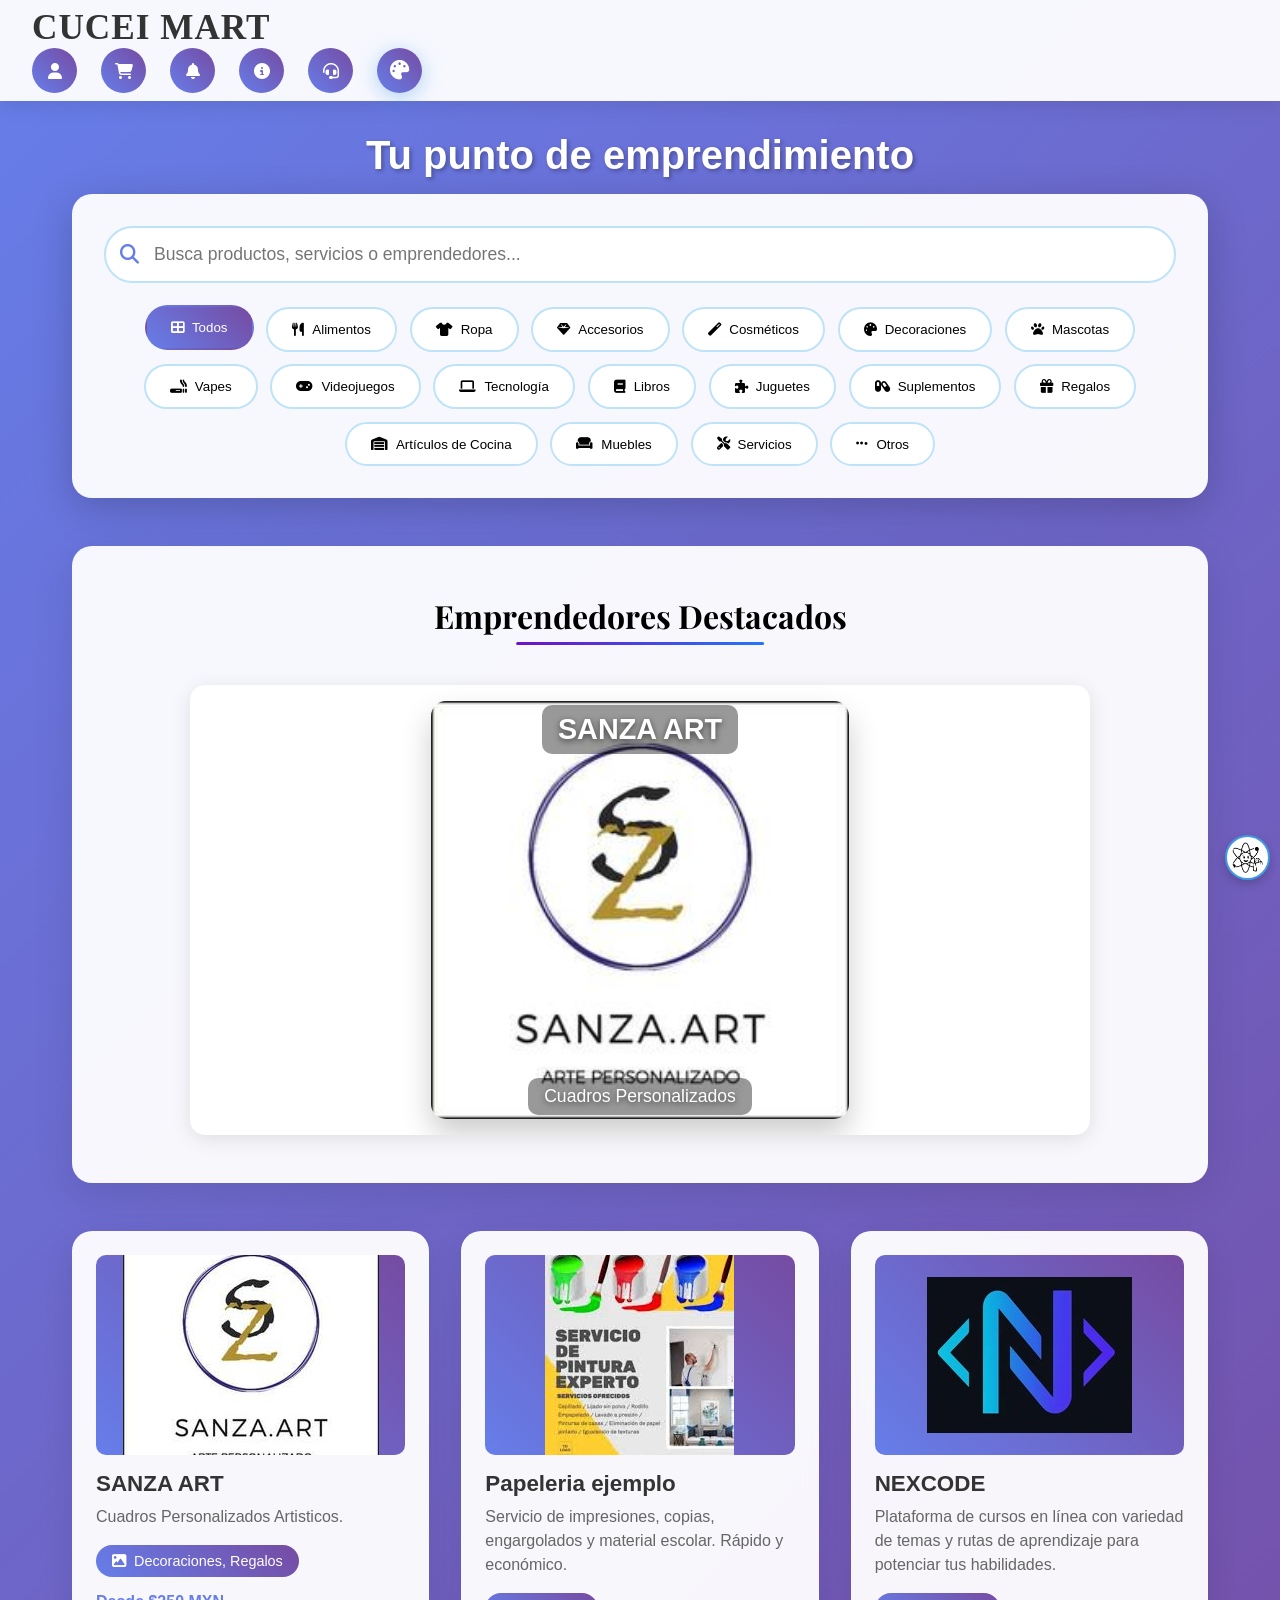
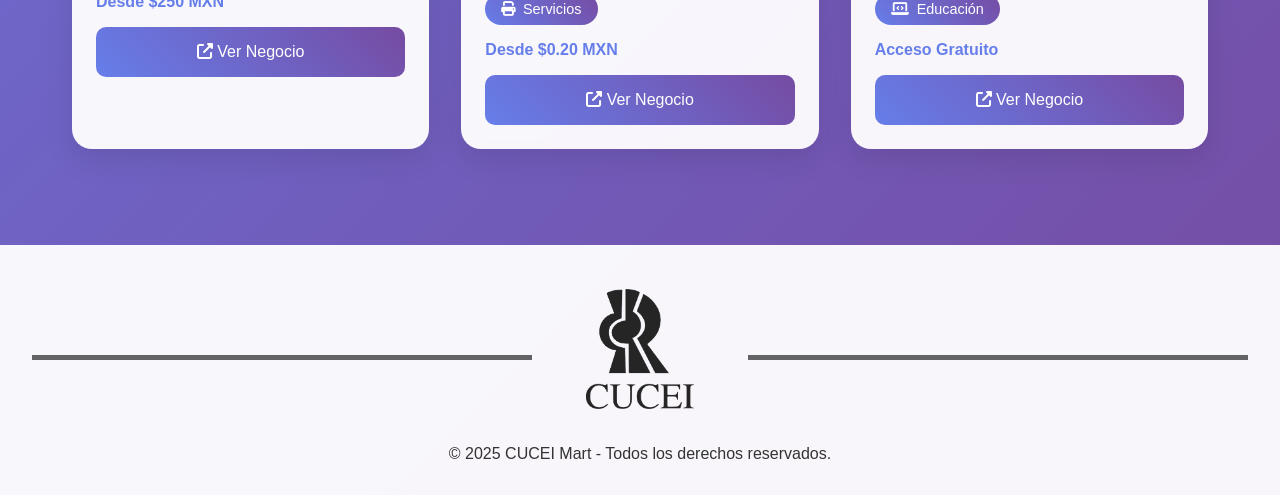
==== commit 49700855: "Nuevo Index" ====
--- a/CUCEIMART.html
+++ b/CUCEIMART.html
@@ -12,9 +12,9 @@
 <body>
    
     <header class="header">
-         <div class="logo-container">
-            <img src="img/CUCEIMART.jpg" alt="Logo CuceiMart" class="main-logo-img">
-        </div>
+         <div class="header-content">
+    <span class="logo-text-elegant">CUCEI MART</span>
+    </div>
         <div class="header-content">
         </div>
         <nav class="nav-icons">
--- a/Shop.css
+++ b/Shop.css
@@ -18,14 +18,7 @@
     top: 0;
     z-index: 1000;
 }
-.header-content {
-    display: flex;
-    justify-content: center; /* MODIFICADO: Centra los elementos horizontalmente */
-    align-items: center;
-    max-width: 1200px;
-    margin: 0 auto;
-    /* padding-left: 0; se puede quitar si justify-content: center */
-}
+
 /* REMOVIDO/COMENTADO: La clase .logo original que aplicaba gradientes a texto.
    Ya no es necesaria si tu logo es una imagen PNG transparente. */
 /*
@@ -39,32 +32,33 @@
 }
 */
 
-.logo-container { /* Si estás usando este contenedor alrededor de tu <img> */
-    display: flex;
-    align-items: center;
-    justify-content: left; /* Asegura que la imagen se centre dentro de este contenedor si el header-content lo permite */
-    height: 100%;
-    margin-top: 0px; /* MODIFICADO: Mueve el logo un poco hacia abajo. Ajusta este valor si es necesario. */
-}
-
-.main-logo-img { /* Esta es la clase de tu imagen de logo */
-    height: 150px; /* MODIFICADO: Altura ajustada para que el logo se vea bien y profesional */
-    width: auto; /* Mantiene la proporción de la imagen */
-    border-radius: 100; /* REMOVIDO: Bordes redondeados para un logo de texto PNG */
-    box-shadow: none; /* REMOVIDO: Sombra por defecto para un logo limpio */
-    transition: transform 0.3s ease;
-}
-
-.main-logo-img:hover {
-    transform: scale(1.05); /* Un hover más sutil */
-    box-shadow: none; /* REMOVIDO: Sombra en hover para un logo limpio */
-}
-
-.logo-text { /* Mantengo esta clase por si tienes texto HTML adicional, pero no afectará a la imagen PNG */
-    font-size: 2rem; /* Más grande y legible */
-    font-weight: 800; /* Negrita fuerte */
-    color: #222; /* Un tono más oscuro para mejor contraste */
-    letter-spacing: 0.5px; /* Espaciado ligero entre letras */
+
+
+
+
+.logo-text-elegant {
+    font-family: 'Cormorant Garamond', serif;
+    font-size: 2.2rem;
+    font-weight: 700;
+    color: #333;
+    letter-spacing: 1px;
+    text-transform: uppercase;
+    margin-top: 5px; /* Mueve el logo ligeramente hacia abajo */
+    transition: color 0.3s ease;
+}
+
+.logo-text-elegant:hover {
+    color: var(--primary-start);
+}
+
+/* Y en tus media queries para pantallas más pequeñas, asegúrate de ajustar también el padding-left */
+@media (max-width: 768px) {
+    .logo-text-elegant {
+        font-size: 1.8rem;
+        margin-top: 2px;
+        padding-left: 10px; /* Ajusta este valor también para móviles */
+        /* o margin-left: 10px; */
+    }
 }
 
 .nav-icons {
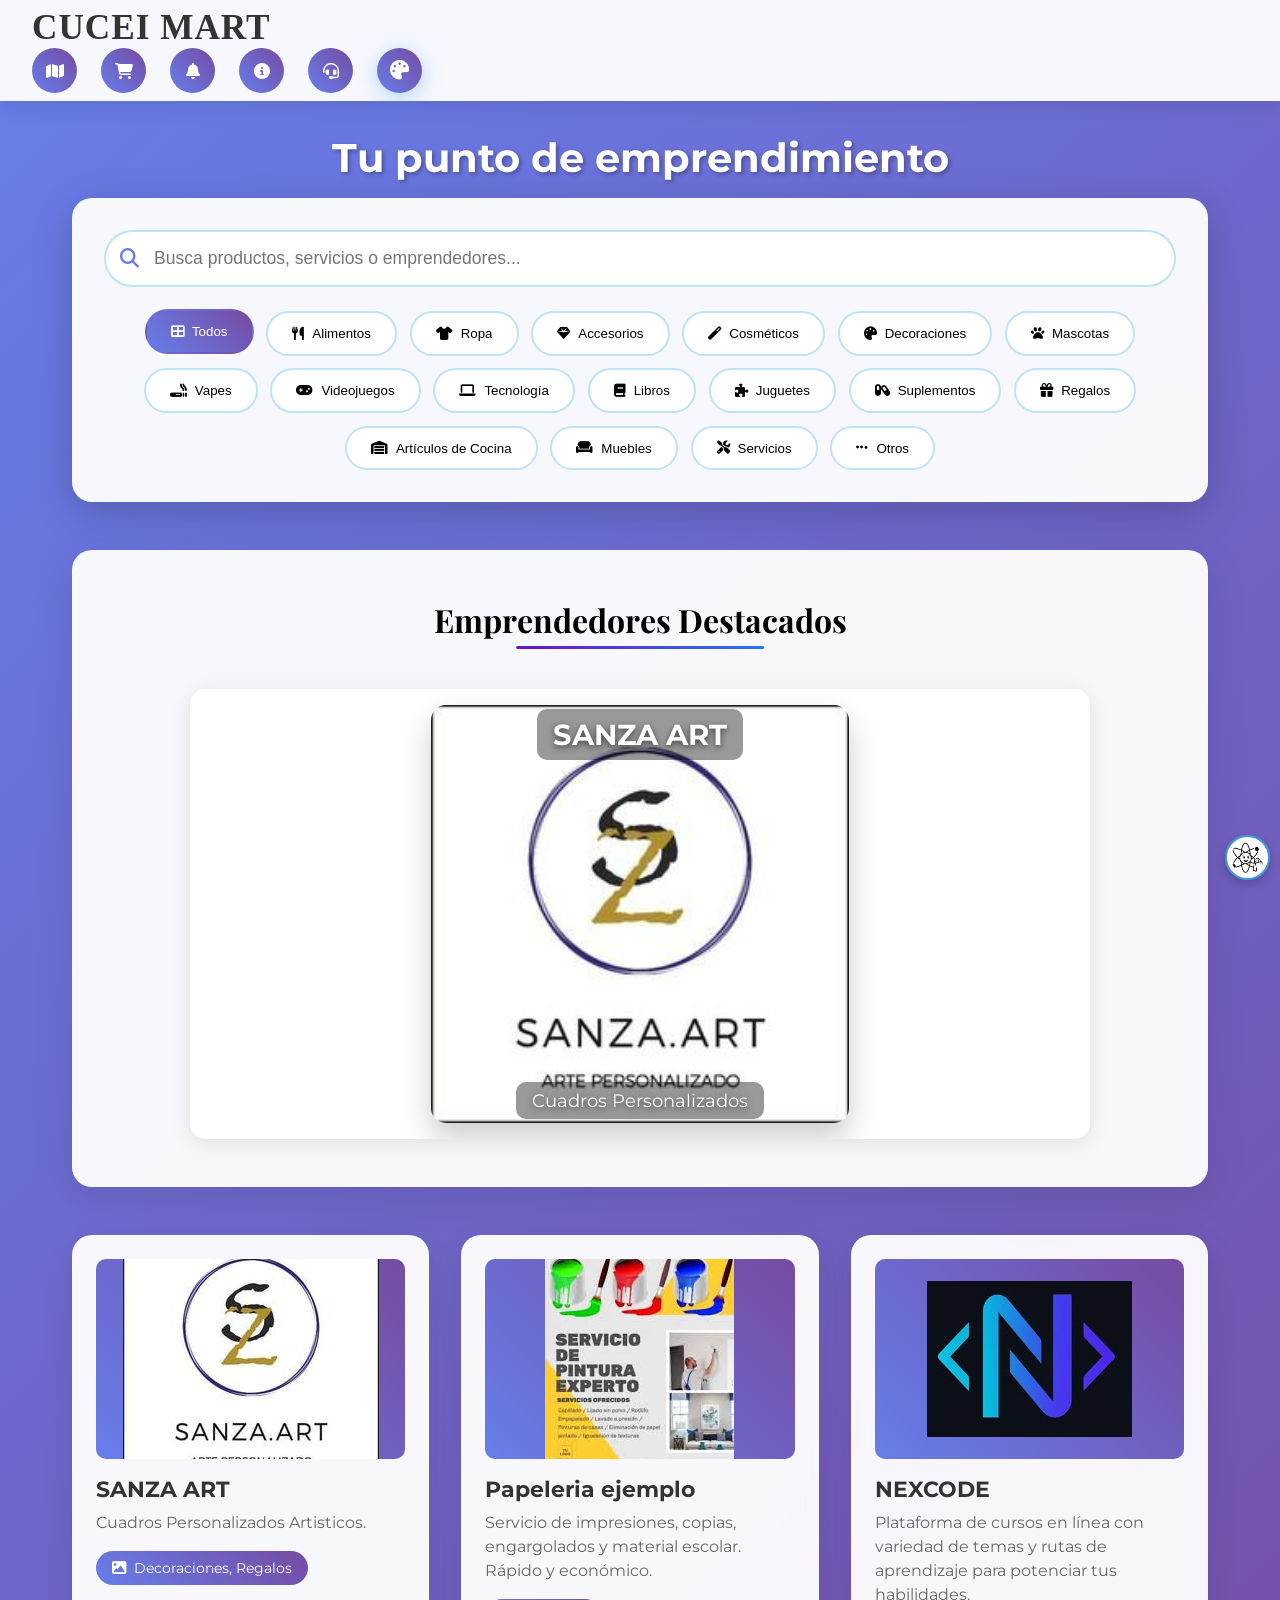
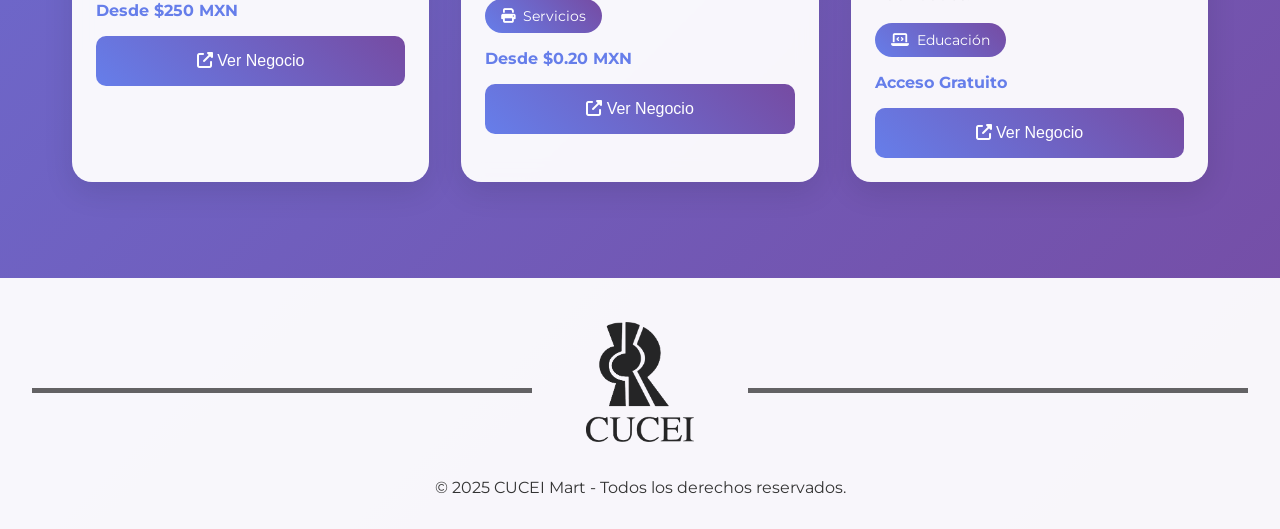
==== commit be52f9af: "Nuevo Index" ====
--- a/CUCEIMART.html
+++ b/CUCEIMART.html
@@ -18,8 +18,8 @@
         <div class="header-content">
         </div>
         <nav class="nav-icons">
-                <a href="IniciarSesion.html" class="nav-icon" title="Iniciar Sesión">
-                    <i class="fas fa-user"></i>
+                <a href="mapaCUCEI.html" class="nav-icon" title="Iniciar Sesión">
+                    <i class="fas fa-map"></i>
                 </a>
                 <a href="#" class="nav-icon" title="Carrito de Compras">
                     <i class="fas fa-shopping-cart"></i>
--- a/Shop.css
+++ b/Shop.css
@@ -1,3 +1,6 @@
+@import url('https://fonts.googleapis.com/css2?family=Playfair+Display:wght@700&family=Montserrat:wght@400;600;700&display=swap');
+
+
 * {
     margin: 0;
     padding: 0;
@@ -1084,4 +1087,1278 @@
   #chat-options button {
     max-width: 100%;
   }
+}
+
+
+
+
+/* --- Global styles for consistency --- */
+/* Add Montserrat to your body font-family if not already there */
+body {
+    font-family: 'Montserrat', 'Segoe UI', Tahoma, Geneva, Verdana, sans-serif; /* Add Montserrat */
+}
+
+/* Reusable Section Titles (used in main page and support page) */
+.hero-section {
+    position: relative;
+    padding: 6rem 2rem; /* Increased padding for a grander feel */
+    text-align: center;
+    overflow: hidden;
+    color: white;
+    background: linear-gradient(135deg, var(--primary-start) 0%, var(--primary-end) 100%);
+    border-radius: 20px; /* Consistent rounded corners */
+    margin-bottom: 3rem;
+    box-shadow: 0 15px 40px rgba(0, 0, 0, 0.2);
+}
+
+.hero-content {
+    position: relative;
+    z-index: 2; /* Ensure content is above any background effects */
+    max-width: 900px;
+    margin: 0 auto;
+}
+
+.hero-title {
+    font-family: 'Playfair Display', serif;
+    font-size: 3.8rem; /* Larger, more impactful title */
+    margin-bottom: 1rem;
+    text-shadow: 3px 3px 6px rgba(0, 0, 0, 0.4); /* Stronger shadow for depth */
+    line-height: 1.2;
+}
+
+.hero-subtitle {
+    font-size: 1.5rem; /* Larger subtitle */
+    opacity: 0.9;
+    line-height: 1.6;
+    max-width: 700px;
+    margin: 0 auto;
+    font-weight: 400; /* Lighter weight for subtitle */
+}
+
+/* Gradient line for section titles */
+.section-title-gradient {
+    font-family: 'Playfair Display', serif;
+    font-size: 2.8rem; /* Adjusted size for main section titles */
+    color: var(--text-primary);
+    text-align: center;
+    margin-bottom: 2.5rem; /* More space */
+    margin-top: 4rem; /* More space from previous section */
+    position: relative;
+    display: inline-block;
+    padding-bottom: 0.8rem; /* More padding for line */
+    line-height: 1.2;
+}
+
+.section-title-gradient::after {
+    content: "";
+    position: absolute;
+    left: 50%;
+    bottom: 0;
+    transform: translateX(-50%);
+    width: 30%; /* Shorter, more elegant line */
+    height: 4px; /* Slightly thicker */
+    background: linear-gradient(to right, var(--primary-start), var(--primary-end));
+    border-radius: 2px;
+}
+
+.section-description-centered {
+    font-size: 1.15rem; /* Slightly larger text */
+    color: var(--text-secondary);
+    text-align: center;
+    max-width: 800px; /* Wider text block */
+    margin: 0 auto 3rem;
+    line-height: 1.7;
+    font-weight: 400;
+}
+
+
+/* --- Reusable Card Styles (like business cards) --- */
+.card {
+    background: var(--background-overlay);
+    border-radius: 20px;
+    padding: 2rem;
+    box-shadow: 0 10px 30px rgba(0, 0, 0, 0.1);
+    transition: all 0.3s ease;
+    backdrop-filter: blur(10px);
+    text-align: center;
+    display: flex;
+    flex-direction: column;
+    align-items: center;
+}
+
+.card:hover {
+    transform: translateY(-8px);
+    box-shadow: 0 15px 40px rgba(0, 0, 0, 0.15);
+}
+
+.card h3 {
+    font-size: 1.5rem;
+    color: var(--text-primary);
+    margin-bottom: 0.8rem;
+    font-weight: 700;
+}
+
+.card p {
+    color: var(--text-secondary);
+    font-size: 1rem;
+    line-height: 1.6;
+    margin-bottom: 1.5rem;
+    flex-grow: 1;
+}
+
+.card-icon-wrapper {
+    width: 80px;
+    height: 80px;
+    background: linear-gradient(45deg, var(--primary-start), var(--primary-end));
+    border-radius: 50%;
+    display: flex;
+    align-items: center;
+    justify-content: center;
+    margin-bottom: 1.5rem;
+    box-shadow: 0 5px 15px rgba(0, 0, 0, 0.2);
+    transition: transform 0.3s ease;
+}
+
+.card:hover .card-icon-wrapper {
+    transform: scale(1.1);
+}
+
+.card-icon-wrapper i {
+    font-size: 3.5rem;
+    color: white;
+}
+
+/* --- Reusable Button Styles --- */
+.btn {
+    display: inline-block;
+    padding: 0.8rem 1.8rem;
+    border: none;
+    border-radius: 25px;
+    font-size: 1.1rem;
+    font-weight: 600;
+    text-decoration: none;
+    transition: all 0.3s ease;
+    margin-top: 1rem;
+    box-shadow: 0 4px 15px var(--shadow-color);
+    cursor: pointer;
+}
+
+.btn:hover {
+    transform: translateY(-3px);
+    box-shadow: 0 8px 25px var(--shadow-color);
+}
+
+.btn-primary {
+    background: linear-gradient(45deg, var(--primary-start), var(--primary-end));
+    color: white;
+}
+
+.btn.card-btn-secondary {
+    background: var(--background-overlay);
+    color: var(--text-primary);
+    border: 2px solid var(--border-color);
+    box-shadow: 0 5px 15px rgba(0, 0, 0, 0.08);
+}
+
+.btn.card-btn-secondary:hover {
+    background: linear-gradient(45deg, var(--primary-start), var(--primary-end));
+    color: white;
+    border-color: transparent;
+    box-shadow: 0 10px 25px var(--shadow-color);
+}
+
+.btn.card-btn-secondary:hover i {
+    color: white;
+}
+
+/* --- Specific Support Page Styles --- */
+
+.contact-grid {
+    display: grid;
+    grid-template-columns: repeat(auto-fit, minmax(300px, 1fr));
+    gap: 2.5rem;
+    margin-bottom: 4rem;
+}
+
+.detail-text {
+    font-size: 0.95rem;
+    color: var(--text-secondary);
+    margin-top: 0.8rem;
+    font-weight: 500;
+}
+
+.social-links {
+    display: flex;
+    gap: 1.5rem;
+    margin-top: 1.5rem;
+    justify-content: center;
+}
+
+.social-links a {
+    color: var(--accent-color); /* Color de acento para los iconos de redes */
+    font-size: 2rem; /* Iconos más grandes */
+    transition: transform 0.2s ease, color 0.2s ease;
+}
+
+.social-links a:hover {
+    transform: scale(1.15); /* Efecto de crecimiento sutil */
+    color: var(--primary-end); /* Cambio de color al hacer hover */
+}
+
+.report-options-grid {
+    display: grid;
+    grid-template-columns: repeat(auto-fit, minmax(280px, 1fr));
+    gap: 1.5rem;
+    margin-bottom: 3rem;
+}
+
+.card-btn-secondary i {
+    font-size: 2.5rem; /* Tamaño del icono dentro del botón */
+    margin-bottom: 1rem;
+    color: var(--primary-start); /* Color por defecto */
+    transition: color 0.3s ease;
+}
+
+
+/* Media Queries para Responsive Design */
+@media (max-width: 768px) {
+    .hero-title {
+        font-size: 2.5rem;
+    }
+    .hero-subtitle {
+        font-size: 1.2rem;
+    }
+    .section-title-gradient {
+        font-size: 2rem;
+    }
+    .section-description-centered {
+        font-size: 1rem;
+    }
+    .contact-grid, .report-options-grid {
+        grid-template-columns: 1fr;
+        gap: 1.5rem;
+    }
+    .card {
+        padding: 1.5rem;
+    }
+    .card-icon-wrapper {
+        width: 60px;
+        height: 60px;
+    }
+    .card-icon-wrapper i {
+        font-size: 2.5rem;
+    }
+    .card h3 {
+        font-size: 1.3rem;
+    }
+    .btn {
+        font-size: 1rem;
+        padding: 0.7rem 1.5rem;
+    }
+    .card-btn-secondary i {
+        font-size: 2rem;
+    }
+}
+
+
+/* --- Sección de Preguntas Frecuentes (FAQ) --- */
+.faq-section {
+    margin-top: 5rem; /* Espacio superior para separarlo de la sección anterior */
+    margin-bottom: 5rem; /* Espacio inferior antes del footer */
+}
+
+.faq-container {
+    max-width: 900px;
+    margin: 0 auto;
+    background: var(--background-overlay);
+    border-radius: 20px;
+    box-shadow: 0 10px 40px rgba(0, 0, 0, 0.1);
+    backdrop-filter: blur(10px);
+    padding: 2.5rem;
+}
+
+.faq-item {
+    border-bottom: 1px solid var(--border-color); /* Separador entre preguntas */
+    margin-bottom: 1.5rem;
+    padding-bottom: 1.5rem;
+}
+
+.faq-item:last-child {
+    border-bottom: none;
+    margin-bottom: 0;
+    padding-bottom: 0;
+}
+
+.faq-question {
+    display: flex;
+    justify-content: space-between;
+    align-items: center;
+    width: 100%;
+    background: none;
+    border: none;
+    padding: 1rem 0;
+    font-size: 1.25rem;
+    font-weight: 600;
+    color: var(--text-primary);
+    cursor: pointer;
+    text-align: left;
+    transition: color 0.3s ease;
+}
+
+.faq-question:hover {
+    color: var(--primary-start);
+}
+
+.faq-question::after {
+    content: '\2b'; /* Unicode plus sign */
+    font-size: 1.5rem;
+    color: var(--primary-start);
+    font-weight: bold;
+    margin-left: 1rem;
+    transition: transform 0.3s ease;
+}
+
+.faq-question.active::after {
+    content: '\2212'; /* Unicode minus sign */
+    transform: rotate(180deg);
+}
+
+.faq-answer {
+    max-height: 0;
+    overflow: hidden;
+    transition: max-height 0.5s ease-out, padding 0.5s ease-out;
+    padding: 0 1rem; /* Padding horizontal inicial */
+    box-sizing: border-box;
+}
+
+.faq-answer.active {
+    max-height: 200px; /* Suficientemente grande para contener la mayoría de las respuestas */
+    padding: 1rem 1rem 0; /* Padding cuando está activo */
+}
+
+.faq-answer p {
+    font-size: 1.05rem;
+    color: var(--text-secondary);
+    line-height: 1.7;
+    margin-bottom: 0.5rem;
+}
+
+/* Media Queries para FAQ */
+@media (max-width: 768px) {
+    .faq-container {
+        padding: 1.5rem;
+    }
+    .faq-question {
+        font-size: 1.1rem;
+        padding: 0.8rem 0;
+    }
+    .faq-question::after {
+        font-size: 1.2rem;
+    }
+    .faq-answer p {
+        font-size: 0.95rem;
+    }
+}
+
+
+/* --- Acerca De (acercaDe.html) --- */
+
+.about-hero {
+    /* Puedes ajustar colores o efectos si quieres un hero diferente al de soporte */
+    /* background: linear-gradient(135deg, var(--primary-end) 0%, var(--accent-color) 100%); */
+}
+
+.about-intro {
+    padding-top: 2rem; /* Espacio extra para la introducción */
+}
+
+.values-grid {
+    display: grid;
+    grid-template-columns: repeat(auto-fit, minmax(280px, 1fr));
+    gap: 2rem; /* Espacio entre las tarjetas de valores */
+    margin-bottom: 4rem;
+}
+
+.value-card {
+    /* Hereda estilos de .card */
+    padding: 1.8rem; /* Ligeramente más compacto para 5 elementos */
+}
+
+.value-card .card-icon-wrapper {
+    /* Ajustes específicos para los iconos de valores si es necesario */
+    margin-bottom: 1rem;
+}
+
+.value-card h3 {
+    margin-bottom: 0.5rem;
+}
+
+.value-card p {
+    font-size: 0.95rem; /* Texto un poco más pequeño para caber mejor */
+    line-height: 1.5;
+}
+
+.nexcode-content-grid {
+    display: grid;
+    grid-template-columns: 1fr; /* Por defecto una columna */
+    gap: 3rem; /* Espacio entre texto e imagen */
+    align-items: center; /* Alinea verticalmente los elementos */
+    margin-bottom: 4rem;
+}
+
+@media (min-width: 992px) { /* Para pantallas más grandes, dos columnas */
+    .nexcode-content-grid {
+        grid-template-columns: 2fr 1fr; /* Texto más ancho que la imagen */
+        gap: 4rem;
+    }
+}
+
+.nexcode-text p {
+    font-size: 1.15rem; /* Buen tamaño para la lectura */
+    color: var(--text-secondary);
+    line-height: 1.8;
+    margin-bottom: 1.5rem;
+}
+
+.nexcode-text p strong {
+    color: var(--primary-start); /* Resaltar NEXCODE */
+    font-weight: 700;
+}
+
+.nexcode-image {
+    text-align: center;
+}
+
+.nexcode-image img {
+    max-width: 100%;
+    height: auto;
+    border-radius: 20px; /* Consistente con otros elementos */
+    box-shadow: 0 10px 30px rgba(0, 0, 0, 0.1);
+    transition: transform 0.3s ease;
+}
+
+.nexcode-image img:hover {
+    transform: translateY(-5px) scale(1.02);
+}
+
+.image-caption {
+    font-size: 0.9rem;
+    color: var(--text-secondary);
+    margin-top: 1rem;
+    font-style: italic;
+    opacity: 0.8;
+}
+
+.social-links-about-us {
+    display: flex;
+    gap: 1.5rem;
+    margin-top: 2rem;
+    justify-content: flex-start; /* Alinea a la izquierda en la sección de texto */
+}
+
+.social-links-about-us a {
+    color: var(--accent-color);
+    font-size: 2rem;
+    transition: transform 0.2s ease, color 0.2s ease;
+}
+
+.social-links-about-us a:hover {
+    transform: scale(1.15);
+    color: var(--primary-end);
+}
+
+/* Media Queries específicas para "Acerca De" */
+@media (max-width: 768px) {
+    .values-grid {
+        grid-template-columns: 1fr; /* Una columna en móviles */
+        gap: 1.5rem;
+    }
+    .value-card {
+        padding: 1.5rem;
+    }
+    .value-card h3 {
+        font-size: 1.4rem;
+    }
+    .value-card p {
+        font-size: 0.9rem;
+    }
+    .nexcode-content-grid {
+        grid-template-columns: 1fr; /* Asegura una columna en móviles */
+        gap: 2rem;
+    }
+    .nexcode-text p {
+        font-size: 1rem;
+    }
+    .social-links-about-us {
+        justify-content: center; /* Centra los iconos de redes en móviles */
+    }
+}
+
+
+
+
+
+
+
+
+
+
+
+/* ... (todo tu CSS anterior) ... */
+
+/* --- Estilo de la Sección Hero del Mapa --- */
+.map-hero {
+    /* Mantiene los estilos de .hero-section */
+}
+
+/* --- Sección Principal del Contenido del Mapa --- */
+.map-interactive-section {
+    width: 100%;
+    max-width: 1300px; /* Ancho máximo para el layout de 2 columnas */
+    display: flex;
+    flex-direction: column;
+    align-items: center;
+    background: var(--background-overlay);
+    border-radius: 20px;
+    box-shadow: 0 10px 40px rgba(0, 0, 0, 0.1);
+    backdrop-filter: blur(10px);
+    padding: 2.5rem;
+    margin-bottom: 3rem;
+}
+
+/* --- Layout de la Aplicación de Mapa (Teléfono + Panel) --- */
+.map-app-layout {
+    display: flex;
+    flex-wrap: wrap;
+    gap: 2rem;
+    justify-content: center;
+    width: 100%;
+}
+
+/* --- Encabezado de Búsqueda de la Aplicación del Mapa --- */
+.app-search-header {
+    width: 100%;
+    display: flex;
+    justify-content: center;
+    align-items: center;
+    gap: 1rem;
+    margin-bottom: 2rem;
+    padding: 0 1rem;
+    flex-wrap: wrap;
+}
+
+.app-search-box {
+    flex-grow: 1;
+    max-width: 600px;
+    padding: 0.8rem 1.2rem 0.8rem 3rem;
+    border: 2px solid var(--primary-start);
+    border-radius: 25px;
+    font-size: 1.1rem;
+    background: var(--background-card);
+    color: var(--text-primary);
+    transition: all 0.3s ease;
+    position: relative;
+    box-shadow: 0 2px 10px rgba(0, 0, 0, 0.1);
+}
+
+.app-search-box::placeholder {
+    color: var(--text-secondary);
+    opacity: 0.8;
+}
+
+.app-search-box:focus {
+    outline: none;
+    border-color: var(--primary-end);
+    box-shadow: 0 0 0 4px var(--shadow-color);
+}
+
+.app-search-box + .fa-search {
+    position: absolute;
+    left: 1rem;
+    top: 50%;
+    transform: translateY(-50%);
+    color: var(--primary-start);
+    font-size: 1.2rem;
+    pointer-events: none;
+}
+
+.app-time-display {
+    font-size: 0.95rem;
+    color: var(--text-secondary);
+    background: var(--background-card);
+    padding: 0.5rem 1rem;
+    border-radius: 15px;
+    box-shadow: 0 2px 5px rgba(0, 0, 0, 0.1);
+    white-space: nowrap;
+}
+
+/* --- Contenedor del "Teléfono" --- */
+.phone-container {
+    position: relative;
+    width: 360px;
+    height: 640px;
+    background: var(--text-primary);
+    border: 16px solid var(--text-primary);
+    border-radius: 36px;
+    box-shadow: 0 0 30px rgba(0, 0, 0, 0.3), 0 0 50px var(--primary-end);
+    overflow: hidden; /* Muy importante para el paneo */
+    animation: fadeIn 1s ease;
+    flex-shrink: 0;
+}
+
+.phone-screen {
+    position: relative;
+    width: 100%;
+    height: 100%;
+    background: white;
+    overflow: hidden; /* También importante */
+}
+
+.phone-screen::before {
+    content: "";
+    display: block;
+    width: 60px;
+    height: 6px;
+    background: var(--text-primary);
+    border-radius: 10px;
+    position: absolute;
+    top: 10px;
+    left: calc(50% - 30px);
+    z-index: 50;
+}
+
+.map-view-container {
+    position: relative; /* Contenedor para la imagen y los pines */
+    width: 100%;
+    height: 100%;
+    overflow: hidden; /* Oculta lo que se sale del "view" del teléfono */
+}
+
+.main-campus-map {
+    width: 150%; /* Hacemos la imagen más grande que su contenedor */
+    height: 150%; /* Para que haya espacio para panear */
+    position: absolute; /* Permite moverla con transform */
+    top: -25%; /* Ajuste inicial para centrar una imagen más grande */
+    left: -25%; /* Ajuste inicial */
+    object-fit: cover;
+    transition: transform 0.3s ease-out; /* Transición suave para el paneo */
+    transform: translate(0, 0); /* Posición inicial del paneo */
+}
+
+.phone-home-button {
+    position: absolute;
+    bottom: 10px;
+    left: calc(50% - 25px);
+    width: 50px;
+    height: 50px;
+    background-color: var(--primary-start);
+    border: none;
+    border-radius: 50%;
+    color: white;
+    font-size: 1.5em;
+    cursor: pointer;
+    box-shadow: 0 2px 10px rgba(0, 0, 0, 0.2);
+    transition: all 0.3s ease;
+    z-index: 50;
+}
+
+.phone-home-button:hover {
+    background-color: var(--primary-end);
+    transform: scale(1.05);
+    box-shadow: 0 4px 15px var(--shadow-color);
+}
+
+/* --- Panel de Controles del Mapa --- */
+.map-controls-panel {
+    background: var(--background-overlay);
+    border-radius: 20px;
+    box-shadow: 0 10px 30px rgba(0, 0, 0, 0.1);
+    backdrop-filter: blur(10px);
+    padding: 2rem;
+    flex-grow: 1;
+    max-width: 400px;
+    display: flex;
+    flex-direction: column;
+    gap: 1.5rem;
+}
+
+.panel-heading {
+    font-family: 'Playfair Display', serif;
+    font-size: 1.6rem;
+    color: var(--text-primary);
+    text-align: center;
+    margin-bottom: 1rem;
+    border-bottom: 2px solid var(--border-color);
+    padding-bottom: 0.5rem;
+}
+
+.control-buttons-group {
+    display: flex;
+    flex-wrap: wrap;
+    gap: 10px;
+    justify-content: center;
+}
+
+.control-button {
+    background: var(--background-card);
+    color: var(--text-primary);
+    border: 2px solid var(--border-color);
+    padding: 10px 15px;
+    border-radius: 15px;
+    font-size: 1rem;
+    font-weight: 600;
+    cursor: pointer;
+    transition: all 0.3s ease;
+    display: flex;
+    align-items: center;
+    justify-content: center;
+    gap: 0.5rem;
+    box-shadow: 0 2px 8px rgba(0, 0, 0, 0.08);
+}
+
+.control-button:hover, .control-button.active {
+    background: linear-gradient(45deg, var(--primary-start), var(--primary-end));
+    color: white;
+    border-color: transparent;
+    transform: translateY(-2px);
+    box-shadow: 0 4px 15px var(--shadow-color);
+}
+
+.control-main-button {
+    width: 100%;
+    background: linear-gradient(45deg, var(--primary-end), var(--primary-start));
+    color: white;
+    border: none;
+    padding: 12px 20px;
+    border-radius: 15px;
+    font-size: 1.1rem;
+    font-weight: 700;
+    cursor: pointer;
+    transition: all 0.3s ease;
+    box-shadow: 0 5px 15px var(--shadow-color);
+    display: flex;
+    align-items: center;
+    justify-content: center;
+    gap: 0.7rem;
+    margin-bottom: 2rem;
+}
+
+.control-main-button:hover {
+    transform: translateY(-3px);
+    box-shadow: 0 8px 25px var(--shadow-color);
+}
+
+.control-button.btn-featured {
+    background: gold;
+    color: var(--text-primary);
+    border-color: gold;
+}
+.control-button.btn-featured:hover, .control-button.btn-featured.active {
+    background: linear-gradient(45deg, gold, var(--primary-end));
+    color: white;
+    box-shadow: 0 4px 15px rgba(255, 215, 0, 0.4);
+}
+
+/* --- Controles Direccionales --- */
+.direction-controls {
+    display: grid;
+    grid-template-columns: repeat(3, 1fr);
+    gap: 10px;
+    width: 200px;
+    margin: 0 auto;
+}
+
+.dir-button {
+    width: 60px;
+    height: 60px;
+    border: 2px solid var(--primary-start);
+    background: var(--background-card);
+    color: var(--text-primary);
+    font-size: 1.5rem;
+    border-radius: 50%;
+    cursor: pointer;
+    transition: all 0.3s ease;
+    display: flex;
+    align-items: center;
+    justify-content: center;
+    box-shadow: 0 2px 8px rgba(0, 0, 0, 0.08);
+}
+
+.dir-button:hover {
+    background: var(--primary-start);
+    color: white;
+    transform: scale(1.05);
+    box-shadow: 0 4px 15px var(--shadow-color);
+}
+
+#up-button { grid-column: 2 / 3; grid-row: 1 / 2; }
+#left-button { grid-column: 1 / 2; grid-row: 2 / 3; }
+#down-button { grid-column: 2 / 3; grid-row: 3 / 4; }
+#right-button { grid-column: 3 / 4; grid-row: 2 / 3; }
+
+
+/* Media Queries para Responsive Design */
+@media (max-width: 992px) {
+    .map-app-layout {
+        flex-direction: column;
+        align-items: center;
+    }
+    .map-controls-panel {
+        max-width: 100%;
+        width: 100%;
+        padding: 1.5rem;
+    }
+    .phone-container {
+        width: 320px;
+        height: 570px;
+    }
+}
+
+@media (max-width: 576px) {
+    .app-search-header {
+        flex-direction: column;
+        gap: 0.8rem;
+    }
+    .app-search-box {
+        width: 100%;
+        font-size: 1rem;
+    }
+    .app-time-display {
+        font-size: 0.85rem;
+    }
+    .phone-container {
+        width: 100%;
+        max-width: 360px;
+        height: calc(100vw * (640/360));
+        max-height: 640px;
+        border-radius: 25px;
+        border-width: 10px;
+    }
+    .phone-screen::before {
+        width: 40px;
+        height: 4px;
+        top: 8px;
+    }
+    .phone-home-button {
+        width: 40px;
+        height: 40px;
+        font-size: 1.2em;
+    }
+    .panel-heading {
+        font-size: 1.4rem;
+    }
+    .control-button, .control-main-button {
+        font-size: 0.95rem;
+        padding: 8px 12px;
+    }
+    .dir-button {
+        width: 50px;
+        height: 50px;
+        font-size: 1.2rem;
+    }
+}
+
+/* --- Map Pins and Info Card --- */
+.map-pins-container {
+    position: absolute;
+    top: 0;
+    left: 0;
+    width: 100%;
+    height: 100%;
+    /* pointer-events: none;  Removido: Los pines necesitan recibir eventos de click */
+}
+
+.map-pin {
+    position: absolute;
+    width: 30px;
+    height: 30px;
+    background: var(--primary-start);
+    border-radius: 50%;
+    display: flex;
+    align-items: center;
+    justify-content: center;
+    color: white;
+    font-size: 1.2rem;
+    cursor: pointer;
+    border: 3px solid var(--background-card);
+    box-shadow: 0 4px 10px rgba(0, 0, 0, 0.2);
+    transform: translate(-50%, -50%);
+    transition: all 0.3s ease;
+    z-index: 10;
+}
+
+.map-pin:hover {
+    transform: translate(-50%, -50%) scale(1.1);
+    background: var(--primary-end);
+}
+
+.map-pin.active {
+    box-shadow: 0 0 0 5px var(--accent-color), 0 0 15px var(--accent-color); /* Resplandor al seleccionar */
+    z-index: 15; /* Asegura que el activo esté por encima */
+}
+
+.map-pin.featured {
+    background: gold;
+    color: var(--text-primary);
+    border: 3px solid var(--accent-color);
+    box-shadow: 0 0 15px 5px rgba(255, 215, 0, 0.5);
+    animation: pulse-featured 1.5s infinite alternate;
+}
+
+.map-pin.featured i {
+    color: var(--text-primary);
+}
+
+@keyframes pulse-featured {
+    0% { transform: translate(-50%, -50%) scale(1); opacity: 1; }
+    100% { transform: translate(-50%, -50%) scale(1.05); opacity: 0.9; }
+}
+
+.map-pin.hidden {
+    display: none;
+}
+
+/* Tarjeta de Información del Negocio */
+.business-info-card {
+    position: absolute;
+    background: var(--background-card);
+    border-radius: 15px;
+    box-shadow: 0 10px 30px rgba(0, 0, 0, 0.3);
+    padding: 1.5rem;
+    width: 300px;
+    max-width: 90%;
+    z-index: 20;
+    top: 50%;
+    left: 50%;
+    transform: translate(-50%, -50%);
+    display: none;
+    flex-direction: column;
+    gap: 0.8rem;
+    animation: fadeInScale 0.3s ease-out forwards;
+}
+
+@keyframes fadeInScale {
+    from { opacity: 0; transform: translate(-50%, -50%) scale(0.8); }
+    to { opacity: 1; transform: translate(-50%, -50%) scale(1); }
+}
+
+.business-info-card .close-card-btn {
+    position: absolute;
+    top: 10px;
+    right: 10px;
+    background: none;
+    border: none;
+    font-size: 1.5rem;
+    color: var(--text-secondary);
+    cursor: pointer;
+    transition: color 0.2s ease;
+}
+
+.business-info-card .close-card-btn:hover {
+    color: var(--primary-end);
+}
+
+.business-info-card h3 {
+    font-size: 1.6rem;
+    color: var(--primary-start);
+    margin-bottom: 0.5rem;
+}
+
+.business-info-card .info-card-category {
+    font-size: 0.95rem;
+    color: var(--accent-color);
+    font-weight: 600;
+    margin-bottom: 0.5rem;
+}
+
+.business-info-card p {
+    font-size: 1rem;
+    color: var(--text-primary);
+    line-height: 1.5;
+    margin-bottom: 1rem;
+}
+
+.business-info-card .info-card-actions {
+    display: flex;
+    flex-wrap: wrap;
+    gap: 0.8rem;
+    align-items: center;
+    margin-top: 1rem;
+}
+
+.business-info-card .btn-primary {
+    padding: 0.6rem 1.2rem;
+    font-size: 0.95rem;
+    border-radius: 10px;
+}
+
+.featured-badge {
+    background: gold;
+    color: #333;
+    padding: 0.4rem 0.8rem;
+    border-radius: 8px;
+    font-weight: 700;
+    font-size: 0.85rem;
+    display: flex;
+    align-items: center;
+    gap: 0.5rem;
+}
+
+
+/* ... (todo tu CSS anterior) ... */
+
+/* --- Contenedor del "Teléfono" --- */
+.phone-container {
+    position: relative;
+    width: 360px;
+    height: 640px;
+    background: var(--text-primary); /* Color del borde del teléfono */
+    border: 16px solid var(--text-primary);
+    border-radius: 36px;
+    box-shadow: 0 0 30px rgba(0, 0, 0, 0.3), 0 0 50px var(--primary-end); /* Sombra y glow */
+    overflow: hidden; /* **CRUCIAL: Oculta el contenido que se sale** */
+    animation: fadeIn 1s ease;
+    flex-shrink: 0;
+}
+
+.phone-screen {
+    position: relative;
+    width: 100%;
+    height: 100%;
+    background: white; /* Color de la pantalla base */
+    overflow: hidden; /* **CRUCIAL: Oculta el contenido que se sale** */
+}
+
+.phone-screen::before {
+    content: "";
+    display: block;
+    width: 60px;
+    height: 6px;
+    background: var(--text-primary); /* Color de la barra superior */
+    border-radius: 10px;
+    position: absolute;
+    top: 10px;
+    left: calc(50% - 30px);
+    z-index: 50;
+}
+
+/* El viewport es el que se mueve para panear la imagen interior */
+.map-viewport {
+    position: relative;
+    width: 100%;
+    height: 100%;
+    overflow: hidden; /* Asegura que la imagen no se desborde del viewport */
+    transition: transform 0.3s ease-out; /* Transición suave para el paneo */
+    transform: translate(0%, 0%); /* Posición inicial */
+}
+
+.main-campus-map {
+    /* La imagen es más grande que su contenedor (.map-viewport) */
+    width: 150%; /* Por ejemplo, 150% del ancho del viewport */
+    height: 150%; /* Y 150% de la altura del viewport */
+    position: absolute;
+    top: -25%; /* Ajuste inicial para centrar la imagen dentro del viewport de 100% */
+    left: -25%; /* (100% - 150%)/2 = -25% */
+    object-fit: cover; /* Para que la imagen cubra el área sin distorsionarse */
+    /* La transición y transform se aplican al .map-viewport ahora */
+}
+
+/* ... (el resto de tu CSS) ... */
+
+/* Asegúrate de que tus pines se posicionen RELATIVOS al map-viewport */
+/* Esto ya debería estar bien si usas position: absolute; left: %; top: %; dentro de mapPinsContainer */
+.map-pins-container {
+    position: absolute;
+    top: 0;
+    left: 0;
+    width: 100%;
+    height: 100%;
+    /* No uses pointer-events: none; aquí, los pines necesitan clics */
+}
+
+.map-pin {
+    position: absolute;
+    /* ... (resto de estilos del pin) ... */
+}
+
+/* ... (resto de estilos de la tarjeta de información, etc.) ... */
+
+
+
+
+
+
+
+
+
+
+
+
+/* --- Overlay de Próximamente (Diseño Profesional desde 0) --- */
+.coming-soon-overlay {
+    position: fixed; /* Cubre toda la pantalla */
+    top: 0;
+    left: 0;
+    width: 100%;
+    height: 100%;
+    background-color: rgba(0, 0, 0, 0.65); /* Fondo oscuro semitransparente */
+    backdrop-filter: blur(20px); /* Efecto de desenfoque intenso */
+    -webkit-backdrop-filter: blur(20px); /* Compatibilidad con Safari */
+    display: flex;
+    justify-content: center;
+    align-items: center;
+    z-index: 99999; /* Asegura que esté por encima de todo */
+    opacity: 0; /* Por defecto invisible */
+    pointer-events: none; /* No interactuable por defecto */
+    transition: opacity 1s ease-out; /* Transición suave de 1 segundo para la aparición */
+}
+
+/* Clase para activar/mostrar el overlay (controlada por JS) */
+.coming-soon-overlay.active {
+    opacity: 1;
+    pointer-events: auto; /* Se vuelve interactuable cuando está visible */
+}
+
+.coming-soon-content {
+    /* Utiliza las variables de tu tema de CUCEI Mart */
+    background: var(--background-overlay); /* Fondo de la tarjeta, translúcido */
+    backdrop-filter: blur(15px); /* Blur adicional para el contenido del popup */
+    -webkit-backdrop-filter: blur(15px); /* Compatibilidad con Safari */
+    padding: 3.5rem 2.5rem; /* Amplio padding interno para un look espacioso */
+    border-radius: 25px; /* Bordes muy redondeados */
+    box-shadow: 0 20px 80px rgba(0, 0, 0, 0.5); /* Sombra grande y profunda */
+    text-align: center;
+    max-width: 600px; /* Ancho máximo generoso */
+    width: 90%; /* Se adapta a pantallas más pequeñas */
+    transform: translateY(40px) scale(0.95); /* Animación inicial (se mueve y escala al aparecer) */
+    opacity: 0; /* Por defecto invisible para la animación */
+    transition: transform 1s ease-out, opacity 1s ease-out; /* Transición de 1 segundo */
+    border: 3px solid var(--primary-start); /* Borde que usa tu color primario */
+    box-sizing: border-box; /* Asegura que padding y border se incluyan en el width/height */
+}
+
+/* Animación del contenido cuando el overlay está activo */
+.coming-soon-overlay.active .coming-soon-content {
+    transform: translateY(0) scale(1);
+    opacity: 1;
+}
+
+.coming-soon-title {
+    font-family: 'Playfair Display', serif; /* Aplicación de fuente */
+    font-size: 3.6rem; /* Título muy grande e impactante */
+    font-weight: 700; /* Negrita */
+    color: var(--primary-start); /* Tu color primario */
+    margin-bottom: 2rem; /* Espacio debajo */
+    text-shadow: 4px 4px 10px rgba(0, 0, 0, 0.4); /* Sombra de texto profunda */
+    position: relative;
+    display: inline-block; /* Para que '::after' se posicione correctamente */
+    padding-bottom: 1rem; /* Espacio para la línea decorativa */
+    line-height: 1.1; /* Espaciado de línea ajustado para el título */
+    letter-spacing: 3px; /* Espaciado entre letras para elegancia */
+    text-transform: uppercase; /* Convertir a mayúsculas para mayor impacto */
+}
+
+.coming-soon-title::after {
+    content: "";
+    position: absolute;
+    left: 50%;
+    bottom: -8px; /* Posición de la línea decorativa bajo el título */
+    transform: translateX(-50%);
+    width: 80%; /* Ancho de la línea */
+    height: 6px; /* Grosor de la línea */
+    background: linear-gradient(to right, var(--primary-start), var(--primary-end)); /* Gradiente de tu tema */
+    border-radius: 3px;
+}
+
+.coming-soon-message {
+    font-family: 'Montserrat', sans-serif; /* Aplicación de fuente */
+    font-size: 1.5rem; /* Texto legible y profesional */
+    font-weight: 400; /* Peso normal */
+    color: var(--text-primary); /* Tu color de texto principal */
+    margin-bottom: 2.5rem; /* Espacio debajo del mensaje */
+    line-height: 1.8; /* Excelente espaciado entre líneas para legibilidad */
+}
+
+.coming-soon-small-text {
+    font-family: 'Montserrat', sans-serif; /* Aplicación de fuente */
+    font-size: 1.1rem; /* Tamaño para la información secundaria */
+    color: var(--text-secondary); /* Tu color de texto secundario */
+    margin-bottom: 2.5rem; /* Espacio antes de los iconos sociales */
+    font-style: italic; /* Texto en cursiva */
+    opacity: 0.9;
+}
+
+.coming-soon-social {
+    display: flex;
+    justify-content: center;
+    gap: 3rem; /* Espacio amplio entre iconos */
+}
+
+.coming-soon-social a {
+    color: var(--accent-color); /* Tu color de acento para los iconos */
+    font-size: 3.5rem; /* Iconos grandes para destacar */
+    transition: transform 0.3s ease, color 0.3s ease; /* Transición suave al pasar el mouse */
+}
+
+.coming-soon-social a:hover {
+    transform: scale(1.3); /* Efecto de escala al pasar el mouse */
+    color: var(--primary-end); /* Cambio de color al pasar el mouse */
+}
+
+/* --- Media Queries para responsividad del overlay --- */
+@media (max-width: 768px) {
+    .coming-soon-content {
+        padding: 2.5rem 1.5rem;
+        border-radius: 15px;
+    }
+    .coming-soon-title {
+        font-size: 3.5rem;
+        margin-bottom: 1.5rem;
+        letter-spacing: 1px;
+    }
+    .coming-soon-title::after {
+        bottom: -5px;
+        height: 4px;
+        width: 60%;
+    }
+    .coming-soon-message {
+        font-size: 1.1rem;
+        margin-bottom: 1.5rem;
+    }
+    .coming-soon-small-text {
+        font-size: 0.9rem;
+        margin-bottom: 1.5rem;
+    }
+    .coming-soon-social a {
+        font-size: 2.5rem;
+        gap: 2rem;
+    }
+}
+@media (max-width: 480px) {
+    .coming-soon-content {
+        padding: 2rem 1rem;
+    }
+    .coming-soon-title {
+        font-size: 2.5rem;
+        margin-bottom: 1rem;
+        letter-spacing: 0px;
+    }
+    .coming-soon-title::after {
+        bottom: -3px;
+        height: 3px;
+        width: 50%;
+    }
+    .coming-soon-message {
+        font-size: 0.95rem;
+        margin-bottom: 1rem;
+        line-height: 1.6;
+    }
+    .coming-soon-small-text {
+        font-size: 0.85rem;
+        margin-bottom: 1rem;
+    }
+    .coming-soon-social a {
+        font-size: 2rem;
+        gap: 1.5rem;
+    }
 }
